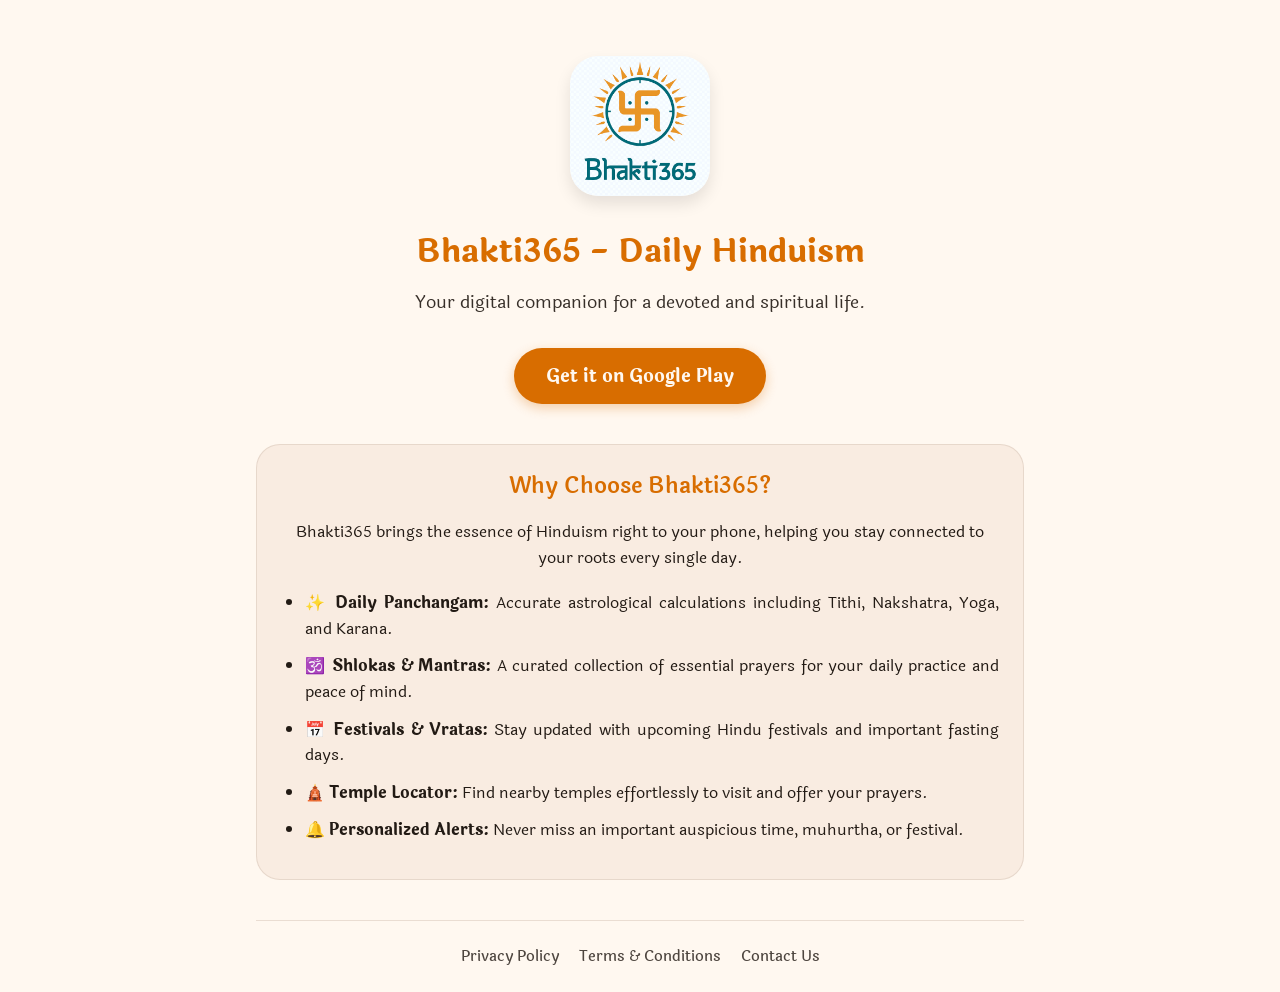
==== index.html @ 5c8f33ad "html page added" ====
<!DOCTYPE html>
<html lang="en">

<head>
    <meta charset="UTF-8">
    <meta name="viewport" content="width=device-width, initial-scale=1.0">
    <link href='https://fonts.googleapis.com/css?family=Laila' rel='stylesheet'>
    <title>Bhakti365 - Daily Hinduism</title>
    <style>
        * {
            margin: 0;
            padding: 0;
            box-sizing: border-box;
        }

        :root {
            --bg-color: #FFF8F0;
            --text-color: #221A14;
            --section-bg: rgba(243, 223, 210, 0.5);
            --section-title: #D86D00;
            --section-content: #221A14;
            --app-title: #D86D00;
            --version-info: #D86D004C;
            --section-border: rgba(214, 195, 182, 0.5);
        }

        [data-theme="dark"] {
            --bg-color: #0F0F1B;
            --text-color: #EFE0D6;
            --section-bg: rgba(81, 68, 59, 0.5);
            --section-title: #FFB77C;
            --section-content: #EFE0D6;
            --app-title: #FFB77C;
            --version-info: #FFB77C4C;
            --section-border: rgba(81, 68, 59, 0.5);
        }

        body {
            font-family: 'Laila', sans-serif;
            background-color: var(--bg-color);
            color: var(--text-color);
            padding: 24px 16px;
            max-width: 800px;
            margin: 0 auto;
        }

        .section {
            background: var(--section-bg);
            border-radius: 24px;
            border: 1px solid var(--section-border);
            padding: 24px;
            margin-bottom: 20px;
            box-shadow: none;
        }

        .section-title {
            color: var(--section-title);
            font-size: 22px;
            font-weight: 600;
            margin-bottom: 16px;
            text-align: center;
        }

        .section-content {
            color: var(--section-content);
            font-size: 16px;
            line-height: 1.6;
            text-align: justify;
        }

        .app-title {
            color: var(--app-title);
            font-size: 32px;
            font-weight: 700;
            text-align: center;
            margin-bottom: 12px;
        }

        ul {
            margin-left: 24px;
            margin-top: 12px;
        }

        li {
            margin-bottom: 12px;
        }

        a {
            color: var(--section-title);
            text-decoration: none;
            font-weight: 600;
        }

        a:hover {
            text-decoration: underline;
        }

        .hero {
            text-align: center;
            background: transparent;
            border: none;
            padding: 32px 16px;
            margin-bottom: 8px;
        }

        .hero img {
            width: 140px;
            height: 140px;
            border-radius: 28px;
            margin-bottom: 24px;
            box-shadow: 0 8px 16px rgba(0, 0, 0, 0.1);
        }

        .subtitle {
            font-size: 18px;
            color: var(--text-color);
            opacity: 0.9;
            margin-bottom: 32px;
        }

        .play-store-btn {
            display: inline-block;
            background-color: var(--section-title);
            color: var(--bg-color);
            padding: 14px 32px;
            border-radius: 30px;
            font-size: 18px;
            font-weight: bold;
            text-decoration: none;
            transition: transform 0.2s, opacity 0.2s;
            box-shadow: 0 4px 12px rgba(216, 109, 0, 0.3);
        }

        [data-theme="dark"] .play-store-btn {
            box-shadow: 0 4px 12px rgba(255, 183, 124, 0.2);
            color: var(--bg-color);
        }

        .play-store-btn:hover {
            opacity: 0.9;
            text-decoration: none;
            transform: translateY(-2px);
            color: var(--bg-color);
        }

        .footer-links {
            text-align: center;
            margin-top: 40px;
            padding-top: 24px;
            border-top: 1px solid var(--section-border);
            display: flex;
            flex-wrap: wrap;
            justify-content: center;
            gap: 20px;
            font-size: 15px;
        }

        .footer-links a {
            color: var(--text-color);
            opacity: 0.8;
            font-weight: 500;
        }

        .footer-links a:hover {
            opacity: 1;
        }
    </style>
</head>

<body>

    <div class="hero">
        <img src="assets/bhakti365.png" alt="Bhakti365 App Icon">
        <h1 class="app-title">Bhakti365 - Daily Hinduism</h1>
        <p class="subtitle">Your digital companion for a devoted and spiritual life.</p>
        <a href="https://play.google.com/store/apps/details?id=com.workofsoumik.bhakti365" target="_blank"
            rel="noopener noreferrer" class="play-store-btn">Get it
            on Google Play</a>
    </div>

    <div class="section">
        <h2 class="section-title">Why Choose Bhakti365?</h2>
        <p class="section-content" style="text-align: center; margin-bottom: 20px;">
            Bhakti365 brings the essence of Hinduism right to your phone, helping you stay connected to your roots every
            single day.
        </p>
        <ul class="section-content">
            <li><strong>✨ Daily Panchangam:</strong> Accurate astrological calculations including Tithi, Nakshatra,
                Yoga, and Karana.</li>
            <li><strong>🕉️ Shlokas & Mantras:</strong> A curated collection of essential prayers for your daily
                practice and peace of mind.</li>
            <li><strong>📅 Festivals & Vratas:</strong> Stay updated with upcoming Hindu festivals and important fasting
                days.</li>
            <li><strong>🛕 Temple Locator:</strong> Find nearby temples effortlessly to visit and offer your prayers.
            </li>
            <li><strong>🔔 Personalized Alerts:</strong> Never miss an important auspicious time, muhurtha, or festival.
            </li>
        </ul>
    </div>

    <div class="footer-links">
        <a href="privacy_policy.html" target="_blank" rel="noopener noreferrer">Privacy Policy</a>
        <a href="terms_condition.html" target="_blank" rel="noopener noreferrer">Terms & Conditions</a>
        <a href="contact.html" target="_blank" rel="noopener noreferrer">Contact Us</a>
    </div>

</body>

</html>
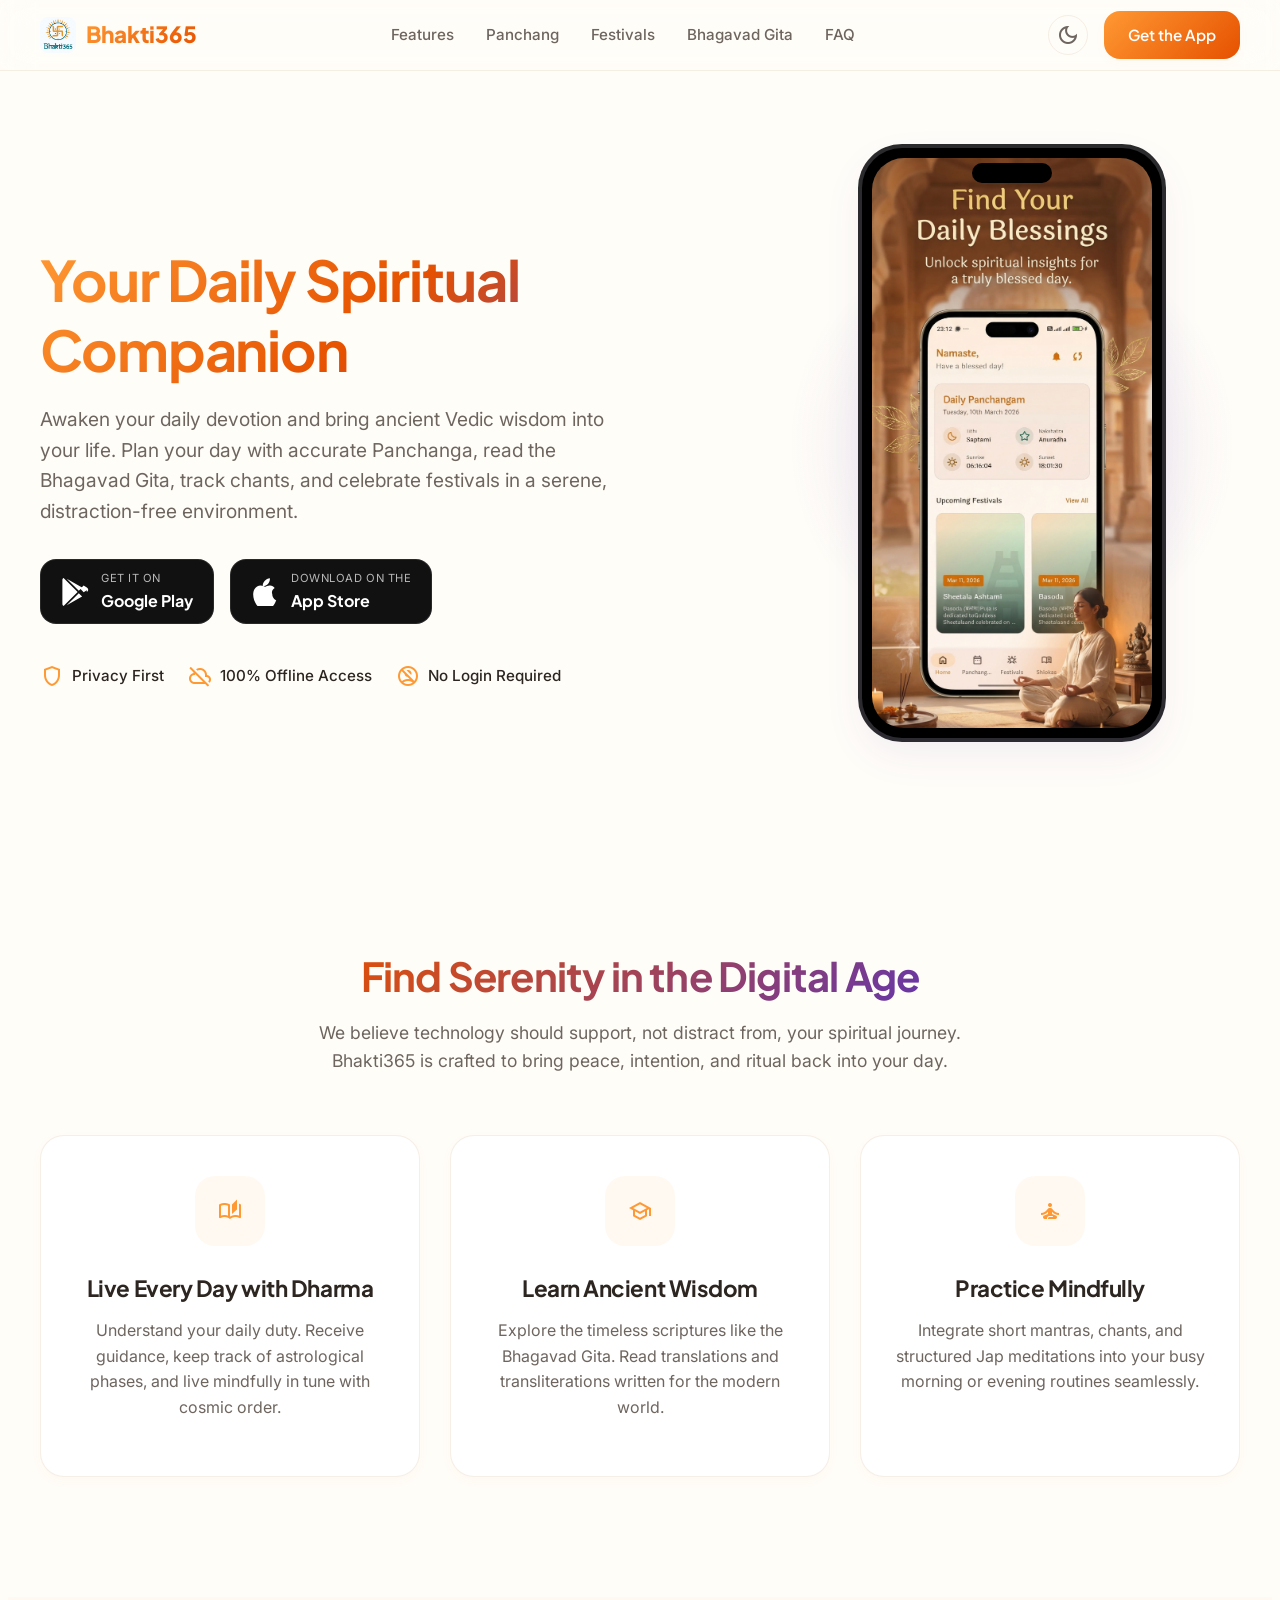
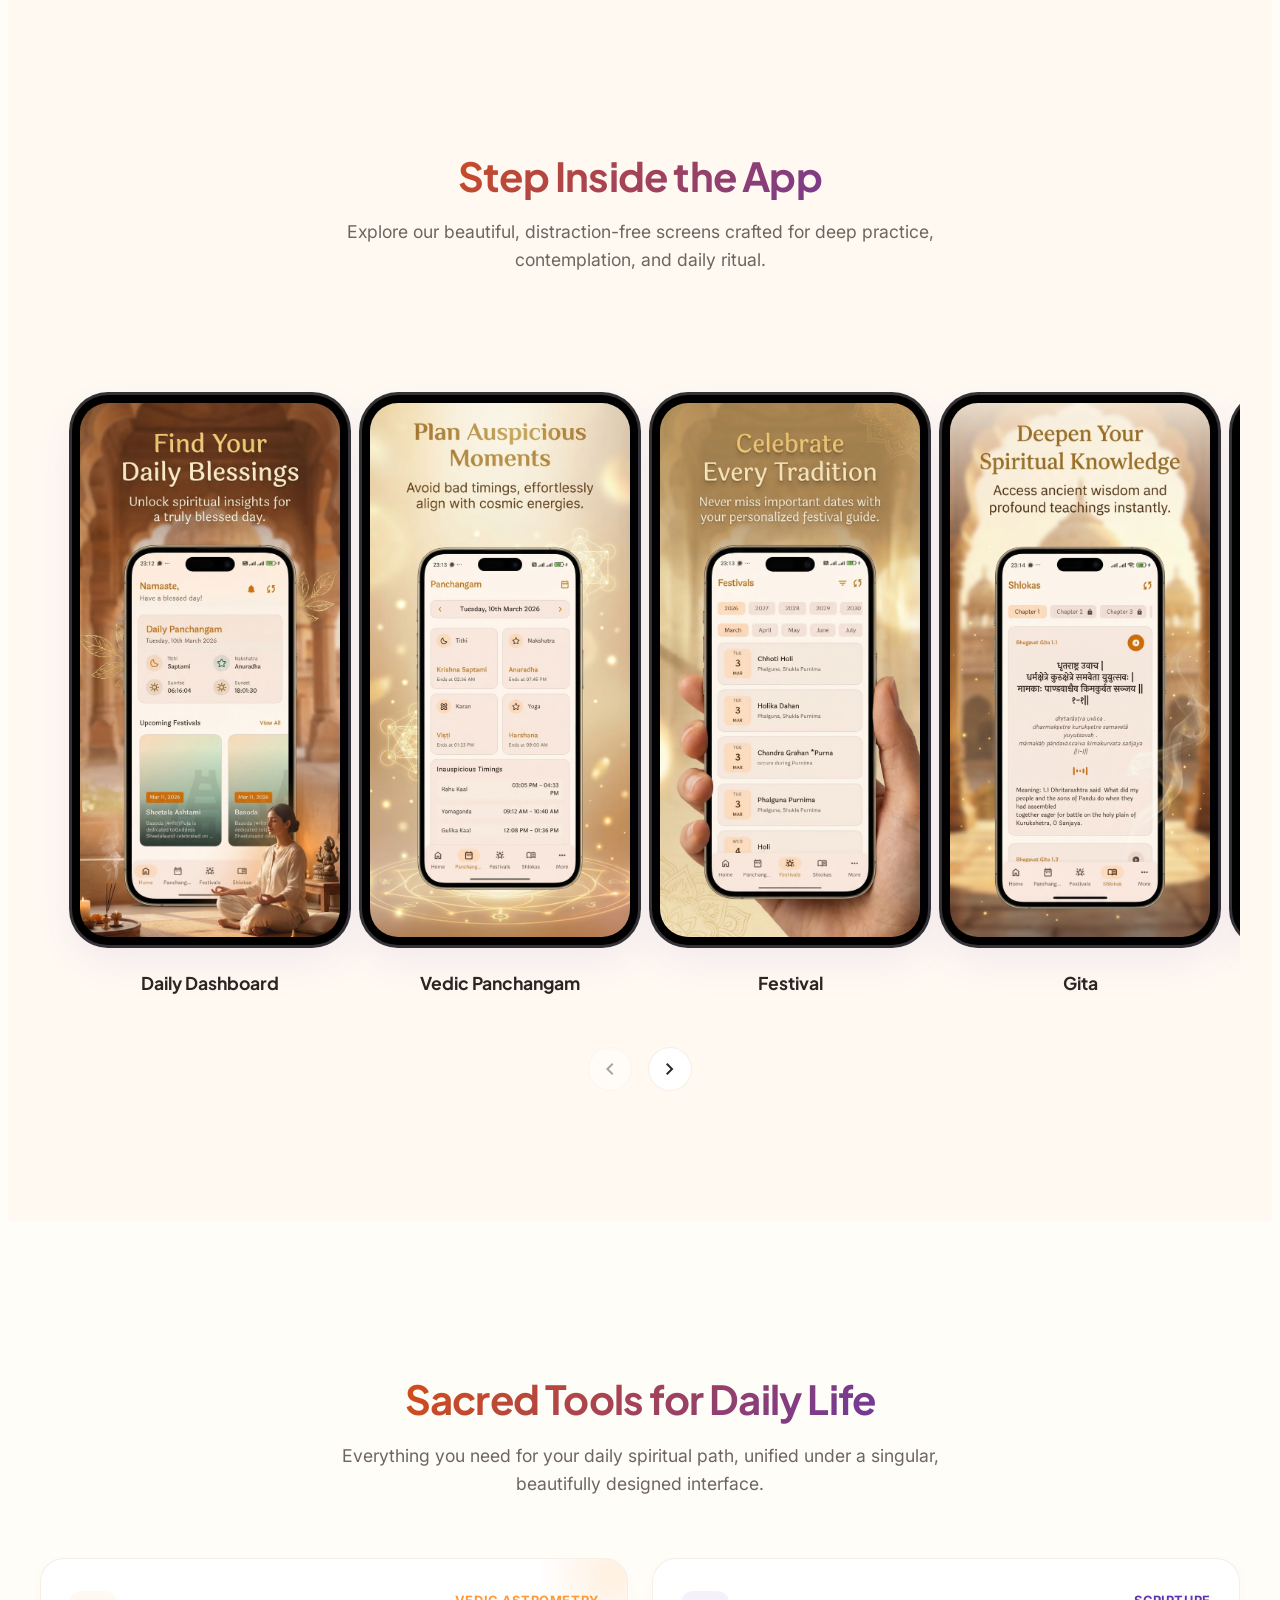
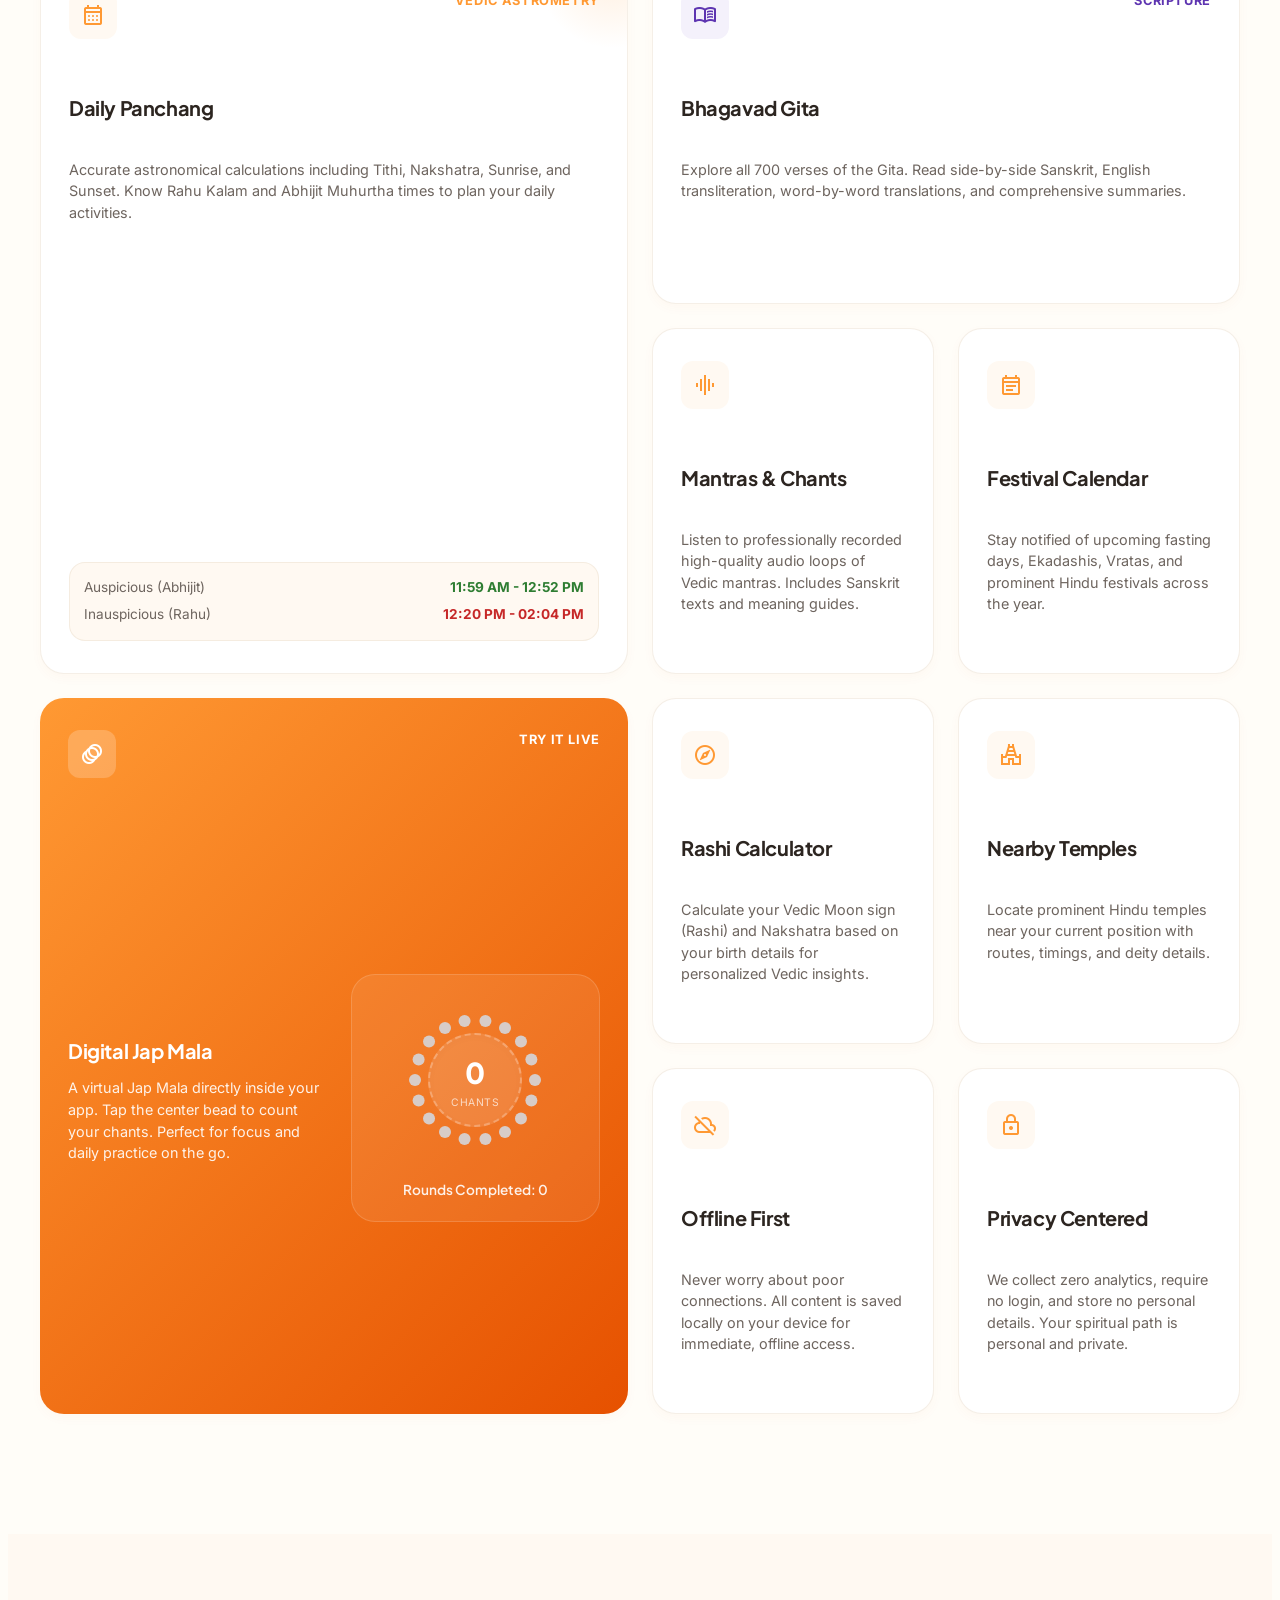
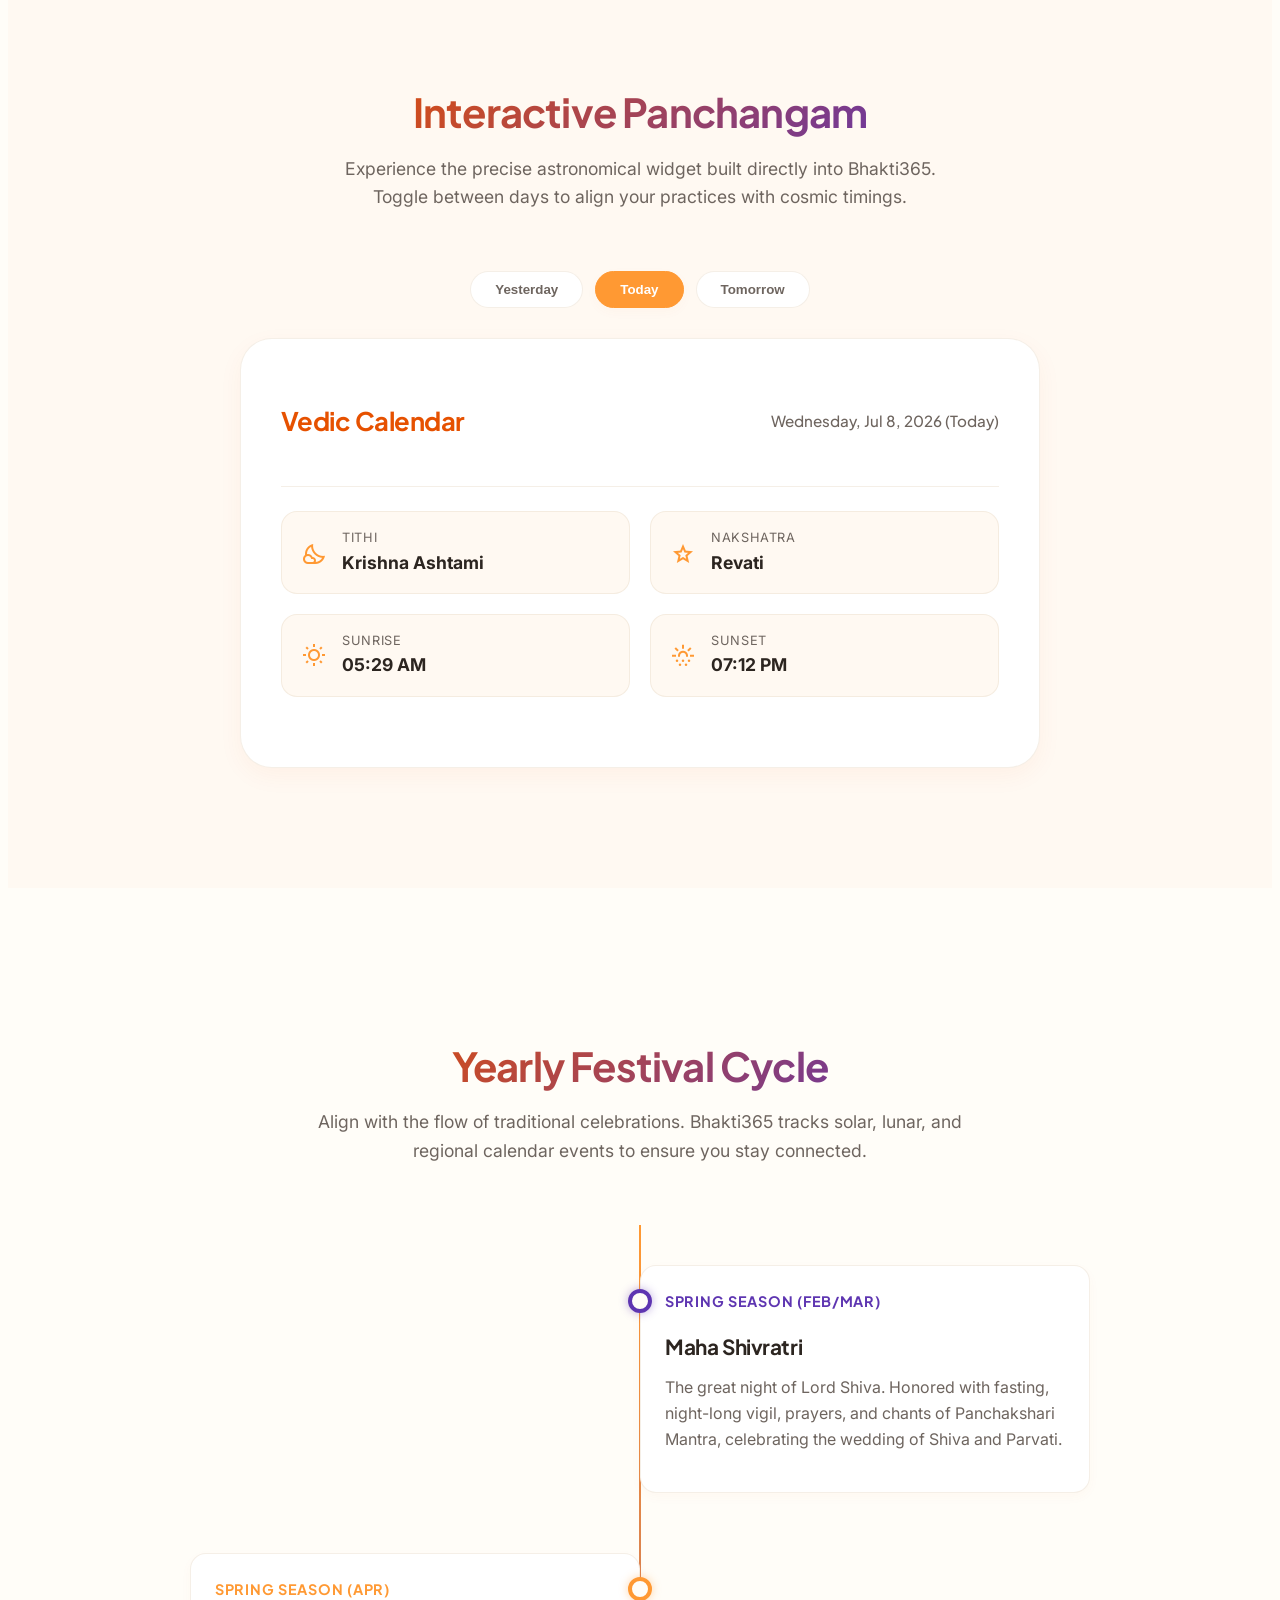
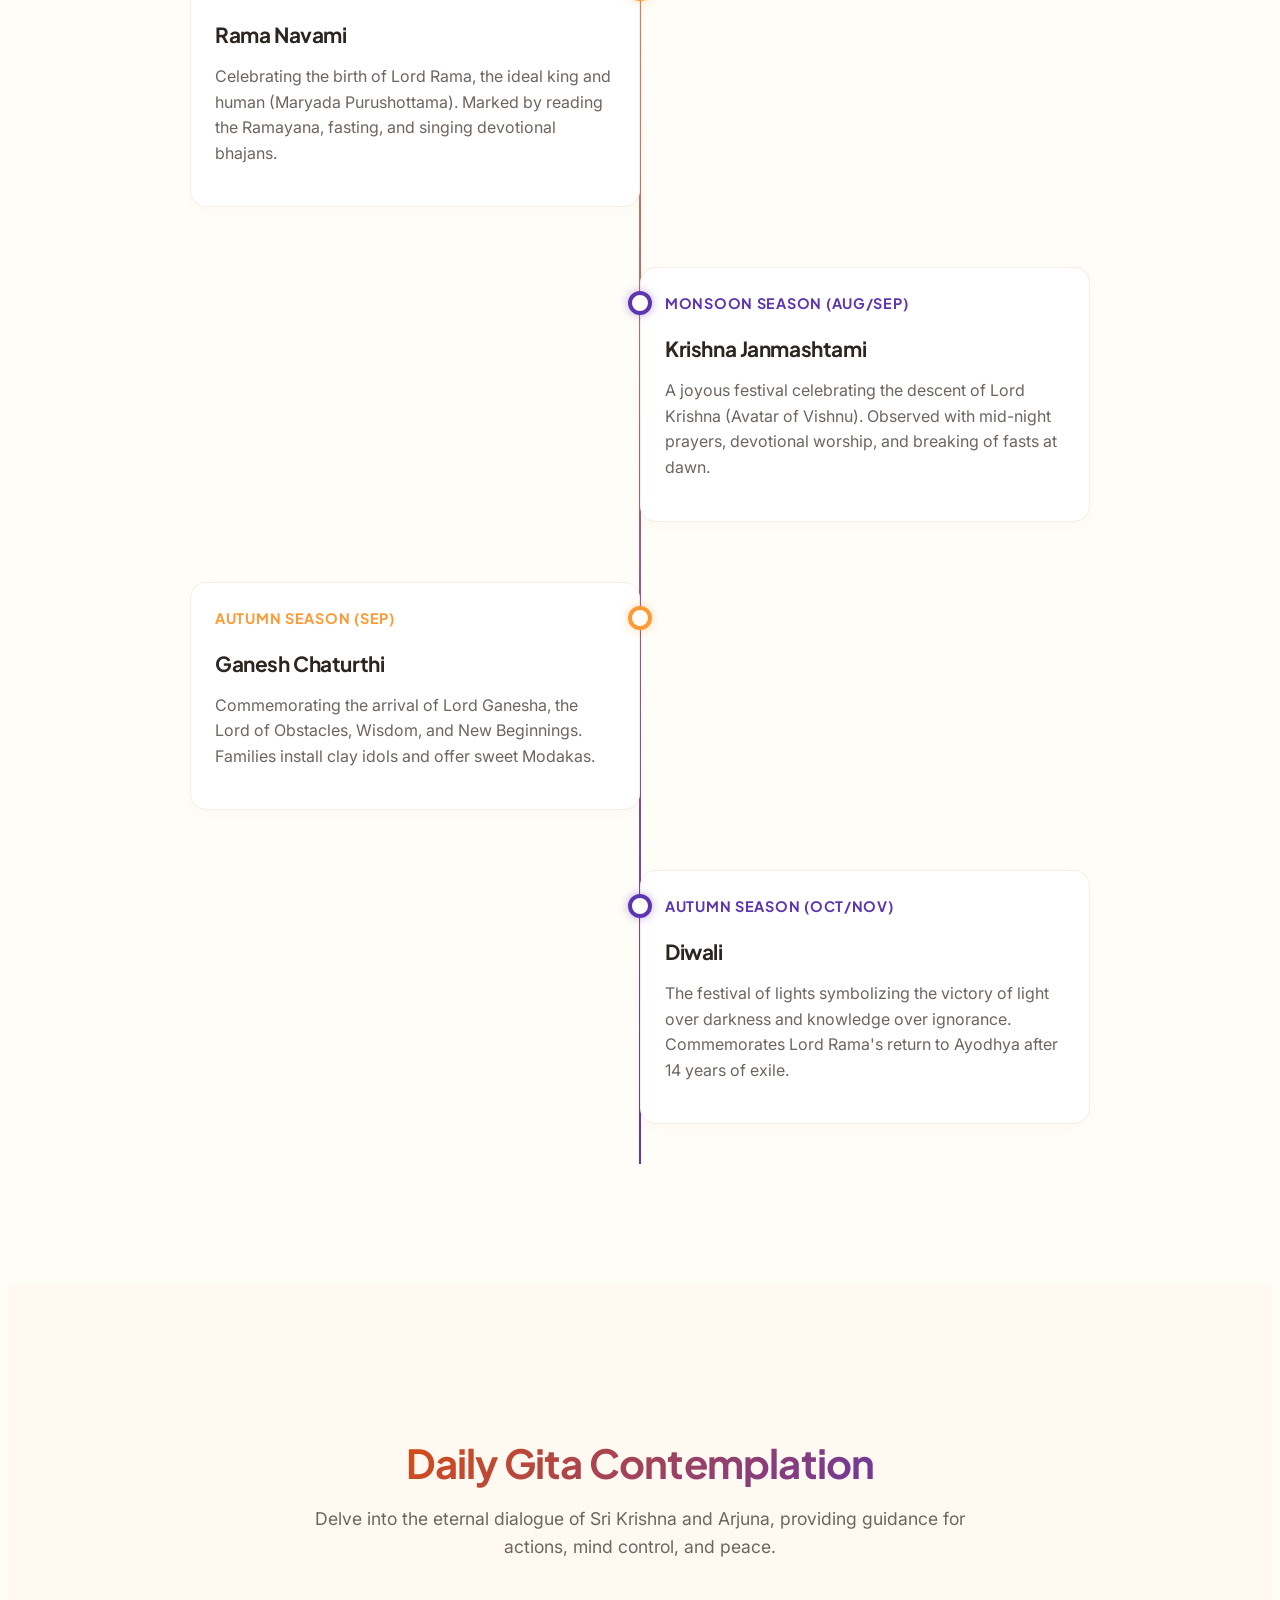
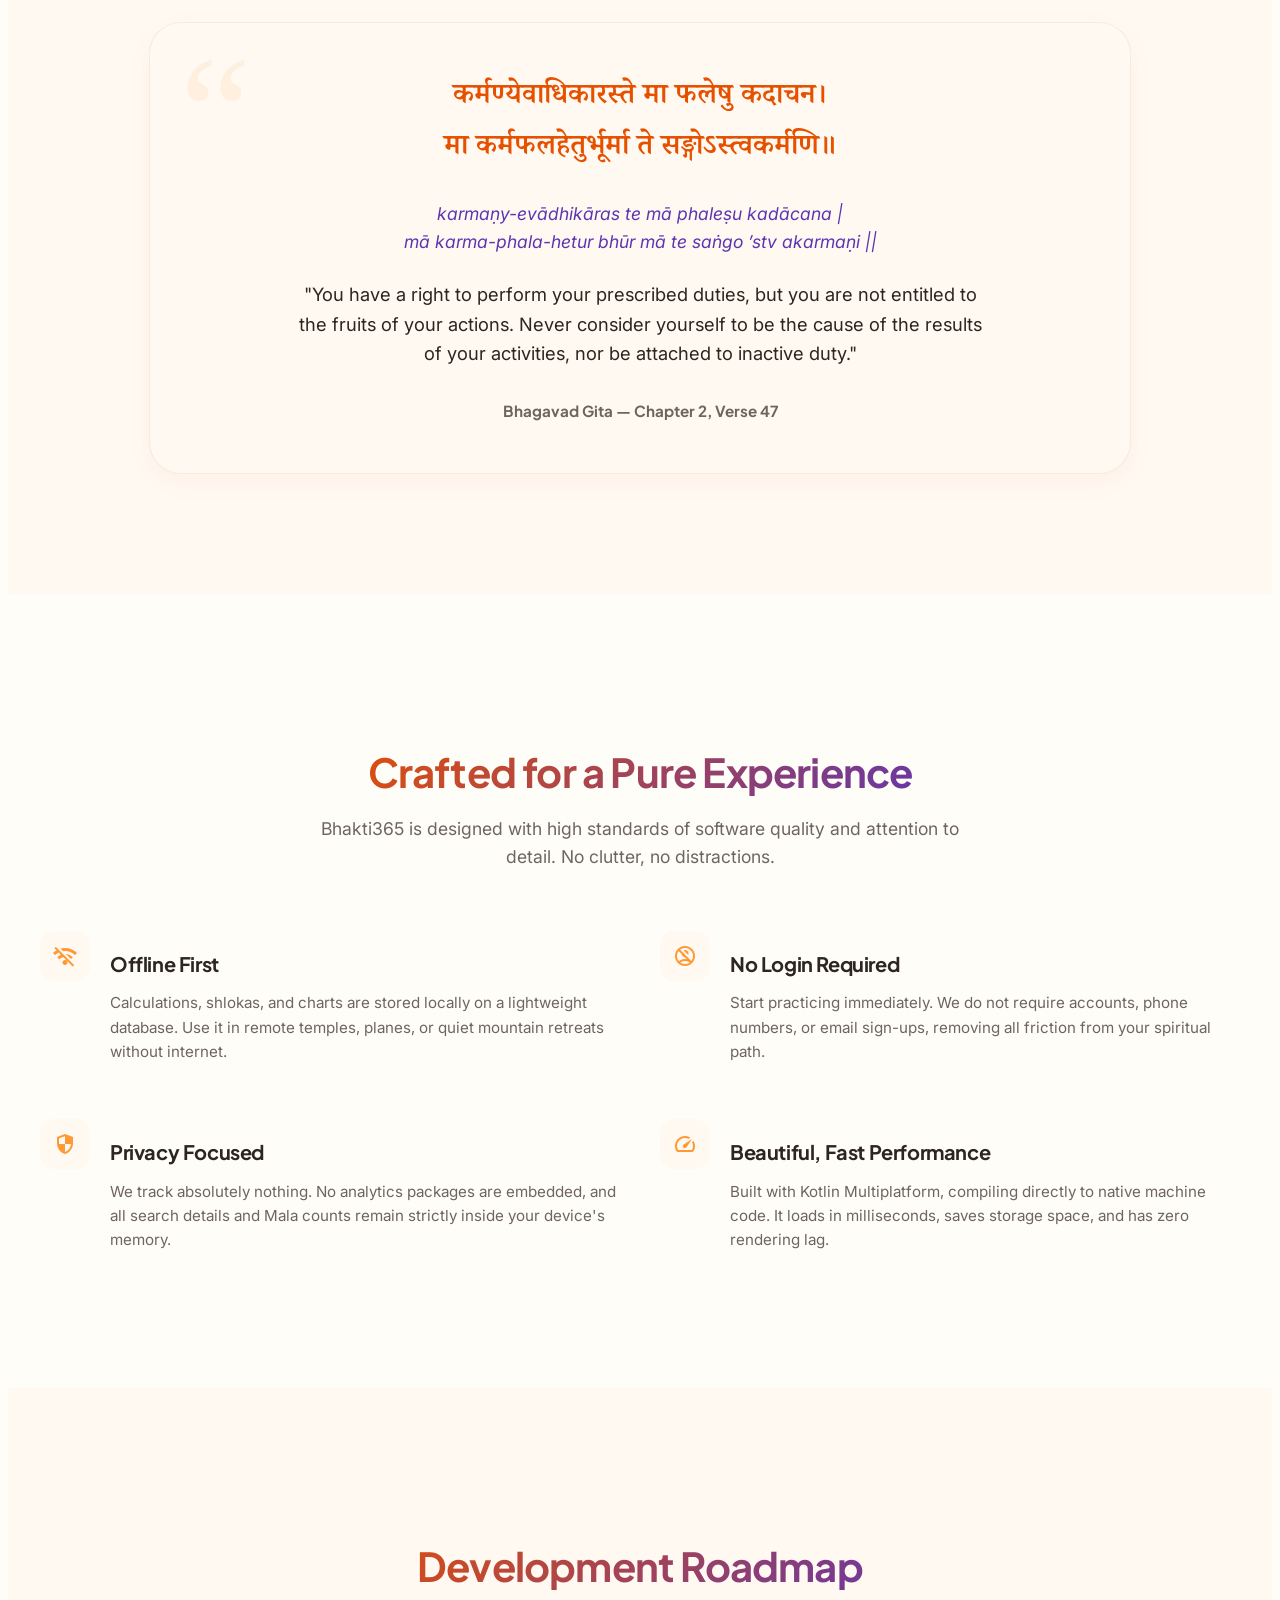
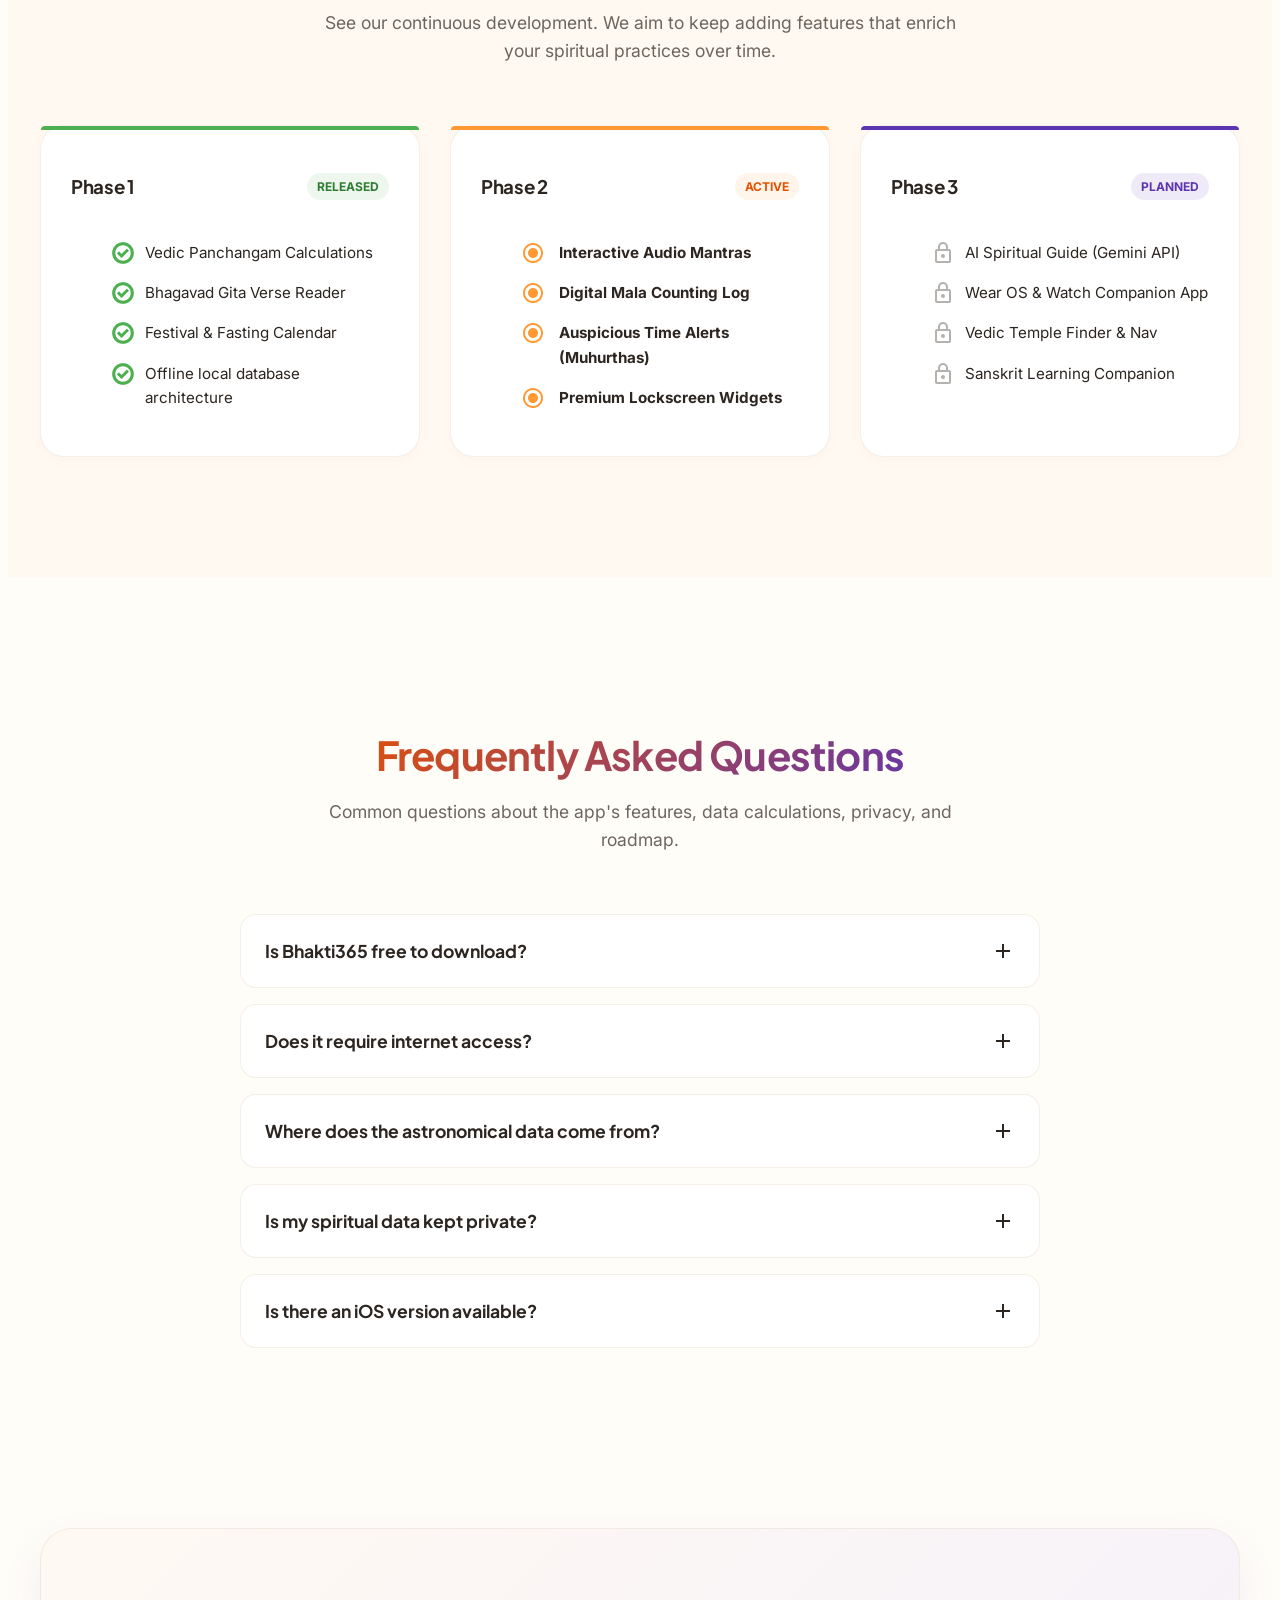
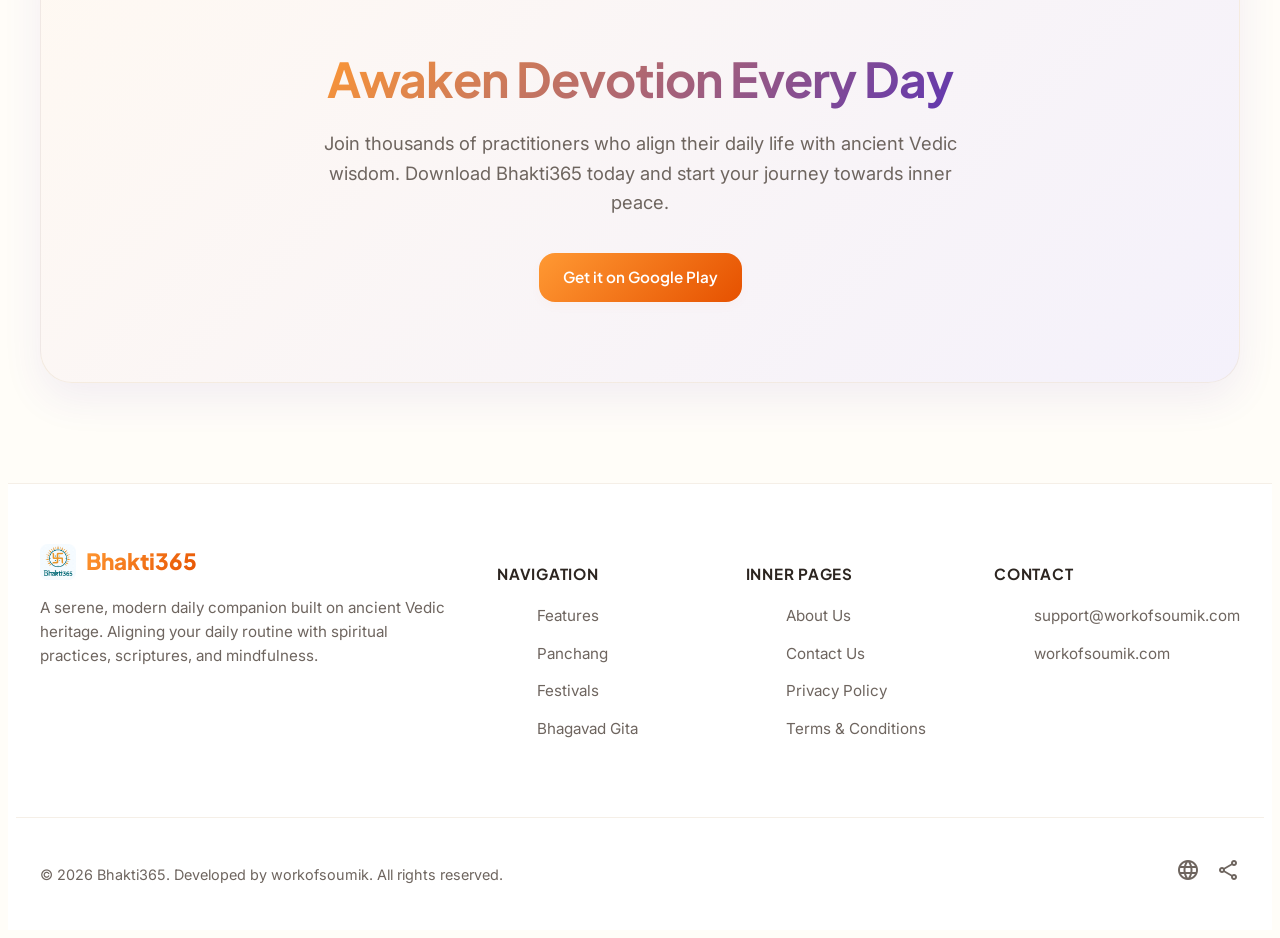
==== commit 7ce2cc7b: "refactor (ui): landing page redesigned" ====
--- a/index.html
+++ b/index.html
@@ -1,209 +1,821 @@
 <!DOCTYPE html>
 <html lang="en">
-
 <head>
-    <meta charset="UTF-8">
-    <meta name="viewport" content="width=device-width, initial-scale=1.0">
-    <link href='https://fonts.googleapis.com/css?family=Laila' rel='stylesheet'>
-    <title>Bhakti365 - Daily Hinduism</title>
-    <style>
-        * {
-            margin: 0;
-            padding: 0;
-            box-sizing: border-box;
-        }
-
-        :root {
-            --bg-color: #FFF8F0;
-            --text-color: #221A14;
-            --section-bg: rgba(243, 223, 210, 0.5);
-            --section-title: #D86D00;
-            --section-content: #221A14;
-            --app-title: #D86D00;
-            --version-info: #D86D004C;
-            --section-border: rgba(214, 195, 182, 0.5);
-        }
-
-        [data-theme="dark"] {
-            --bg-color: #0F0F1B;
-            --text-color: #EFE0D6;
-            --section-bg: rgba(81, 68, 59, 0.5);
-            --section-title: #FFB77C;
-            --section-content: #EFE0D6;
-            --app-title: #FFB77C;
-            --version-info: #FFB77C4C;
-            --section-border: rgba(81, 68, 59, 0.5);
-        }
-
-        body {
-            font-family: 'Laila', sans-serif;
-            background-color: var(--bg-color);
-            color: var(--text-color);
-            padding: 24px 16px;
-            max-width: 800px;
-            margin: 0 auto;
-        }
-
-        .section {
-            background: var(--section-bg);
-            border-radius: 24px;
-            border: 1px solid var(--section-border);
-            padding: 24px;
-            margin-bottom: 20px;
-            box-shadow: none;
-        }
-
-        .section-title {
-            color: var(--section-title);
-            font-size: 22px;
-            font-weight: 600;
-            margin-bottom: 16px;
-            text-align: center;
-        }
-
-        .section-content {
-            color: var(--section-content);
-            font-size: 16px;
-            line-height: 1.6;
-            text-align: justify;
-        }
-
-        .app-title {
-            color: var(--app-title);
-            font-size: 32px;
-            font-weight: 700;
-            text-align: center;
-            margin-bottom: 12px;
-        }
-
-        ul {
-            margin-left: 24px;
-            margin-top: 12px;
-        }
-
-        li {
-            margin-bottom: 12px;
-        }
-
-        a {
-            color: var(--section-title);
-            text-decoration: none;
-            font-weight: 600;
-        }
-
-        a:hover {
-            text-decoration: underline;
-        }
-
-        .hero {
-            text-align: center;
-            background: transparent;
-            border: none;
-            padding: 32px 16px;
-            margin-bottom: 8px;
-        }
-
-        .hero img {
-            width: 140px;
-            height: 140px;
-            border-radius: 28px;
-            margin-bottom: 24px;
-            box-shadow: 0 8px 16px rgba(0, 0, 0, 0.1);
-        }
-
-        .subtitle {
-            font-size: 18px;
-            color: var(--text-color);
-            opacity: 0.9;
-            margin-bottom: 32px;
-        }
-
-        .play-store-btn {
-            display: inline-block;
-            background-color: var(--section-title);
-            color: var(--bg-color);
-            padding: 14px 32px;
-            border-radius: 30px;
-            font-size: 18px;
-            font-weight: bold;
-            text-decoration: none;
-            transition: transform 0.2s, opacity 0.2s;
-            box-shadow: 0 4px 12px rgba(216, 109, 0, 0.3);
-        }
-
-        [data-theme="dark"] .play-store-btn {
-            box-shadow: 0 4px 12px rgba(255, 183, 124, 0.2);
-            color: var(--bg-color);
-        }
-
-        .play-store-btn:hover {
-            opacity: 0.9;
-            text-decoration: none;
-            transform: translateY(-2px);
-            color: var(--bg-color);
-        }
-
-        .footer-links {
-            text-align: center;
-            margin-top: 40px;
-            padding-top: 24px;
-            border-top: 1px solid var(--section-border);
-            display: flex;
-            flex-wrap: wrap;
-            justify-content: center;
-            gap: 20px;
-            font-size: 15px;
-        }
-
-        .footer-links a {
-            color: var(--text-color);
-            opacity: 0.8;
-            font-weight: 500;
-        }
-
-        .footer-links a:hover {
-            opacity: 1;
-        }
-    </style>
+  <meta charset="UTF-8">
+  <meta name="viewport" content="width=device-width, initial-scale=1.0">
+  <title>Bhakti365 — Your Daily Spiritual Companion</title>
+  
+  <!-- SEO Meta Tags -->
+  <meta name="description" content="Connect with your spiritual roots daily. Bhakti365 brings accurate Vedic Panchangam, the Bhagavad Gita, mantras, a digital Jap Mala, and festival updates to your phone in a beautiful, private, and offline-first design.">
+  <meta name="keywords" content="Bhakti365, Hindu app, Panchang, Bhagavad Gita, Mantras, Jap Mala, Vedic Astrology, Hindu Festivals, Spiritual App">
+  <meta name="author" content="Bhakti365 Dev Team">
+  <link rel="canonical" href="https://bhakti365.app/">
+  
+  <!-- Favicon -->
+  <link rel="shortcut icon" href="favicon.ico" type="image/x-icon">
+  
+  <!-- CSS Stylesheet -->
+  <link rel="stylesheet" href="assets/style.css">
+  
+  <!-- Material Symbols for Premium Icons -->
+  <link href="https://fonts.googleapis.com/css2?family=Material+Symbols+Outlined:opsz,wght,FILL,GRAD@24,400,0..1,0" rel="stylesheet" />
 </head>
-
 <body>
 
-    <div class="hero">
+  <!-- Sticky Header / Navigation -->
+  <header class="site-header" id="site-header">
+    <div class="container header-container">
+      <a href="#" class="logo">
         <img src="assets/bhakti365.png" alt="Bhakti365 App Icon">
-        <h1 class="app-title">Bhakti365 - Daily Hinduism</h1>
-        <p class="subtitle">Your digital companion for a devoted and spiritual life.</p>
-        <a href="https://play.google.com/store/apps/details?id=com.workofsoumik.bhakti365" target="_blank"
-            rel="noopener noreferrer" class="play-store-btn">Get it
-            on Google Play</a>
+        <span>Bhakti365</span>
+      </a>
+      
+      <!-- Responsive Menu Button -->
+      <button class="burger-menu" id="burger-menu-btn" aria-label="Toggle navigation menu">
+        <span class="burger-line"></span>
+        <span class="burger-line"></span>
+        <span class="burger-line"></span>
+      </button>
+
+      <nav class="nav-menu" id="nav-menu">
+        <a href="#features" class="nav-link">Features</a>
+        <a href="#panchang" class="nav-link">Panchang</a>
+        <a href="#timeline" class="nav-link">Festivals</a>
+        <a href="#gita" class="nav-link">Bhagavad Gita</a>
+        <a href="#faq" class="nav-link">FAQ</a>
+      </nav>
+
+      <div class="header-actions">
+        <!-- Theme Toggle Button -->
+        <button class="theme-toggle-btn" id="theme-toggle" aria-label="Toggle dark mode">
+          <span class="material-symbols-outlined">dark_mode</span>
+        </button>
+        <a href="https://play.google.com/store/apps/details?id=com.workofsoumik.bhakti365" target="_blank" rel="noopener noreferrer" class="btn btn-primary">Get the App</a>
+      </div>
     </div>
-
-    <div class="section">
-        <h2 class="section-title">Why Choose Bhakti365?</h2>
-        <p class="section-content" style="text-align: center; margin-bottom: 20px;">
-            Bhakti365 brings the essence of Hinduism right to your phone, helping you stay connected to your roots every
-            single day.
-        </p>
-        <ul class="section-content">
-            <li><strong>✨ Daily Panchangam:</strong> Accurate astrological calculations including Tithi, Nakshatra,
-                Yoga, and Karana.</li>
-            <li><strong>🕉️ Shlokas & Mantras:</strong> A curated collection of essential prayers for your daily
-                practice and peace of mind.</li>
-            <li><strong>📅 Festivals & Vratas:</strong> Stay updated with upcoming Hindu festivals and important fasting
-                days.</li>
-            <li><strong>🛕 Temple Locator:</strong> Find nearby temples effortlessly to visit and offer your prayers.
-            </li>
-            <li><strong>🔔 Personalized Alerts:</strong> Never miss an important auspicious time, muhurtha, or festival.
-            </li>
+  </header>
+
+  <main>
+    
+    <!-- Hero Section -->
+    <section class="section hero-section" id="hero">
+      <div class="container hero-grid">
+        <div class="hero-content">
+          <h1>Your Daily Spiritual Companion</h1>
+          <p>Awaken your daily devotion and bring ancient Vedic wisdom into your life. Plan your day with accurate Panchanga, read the Bhagavad Gita, track chants, and celebrate festivals in a serene, distraction-free environment.</p>
+          
+          <div class="hero-buttons">
+            <a href="https://play.google.com/store/apps/details?id=com.workofsoumik.bhakti365" target="_blank" rel="noopener noreferrer" class="app-store-badge">
+              <svg viewBox="0 0 512 512">
+                <path d="M325.3 234.3L104.6 13l280.8 161.2-60.1 60.1zM47 0C34 6.8 25.3 19.2 25.3 35.3v441.3c0 16.1 8.7 28.5 21.7 35.3l256.6-256L47 0zm425.2 225.6l-58 33.3-60.7-60.7 60.1-60.1 58.6 33.6c15 8.6 24.8 24.5 24.8 41.6 0 17-9.8 33-24.8 41.6zM325.3 277.7l60.1 60.1L104.6 499l220.7-221.3z" />
+              </svg>
+              <div class="badge-text">
+                <span>Get it on</span>
+                <span>Google Play</span>
+              </div>
+            </a>
+            
+            <a href="#" class="app-store-badge" onclick="alert('App Store version is coming soon!'); return false;">
+              <svg viewBox="0 0 384 512">
+                <path d="M318.7 268.7c-.2-36.7 16.4-64.4 50-84.8-18.8-26.9-47.2-41.7-84.7-44.6-35.5-2.8-74.3 20.7-88.5 20.7-15 0-48.7-22.9-83-22.9-45.7 0-90.1 27.2-113.6 68.9-48.4 85.8-12.4 212.8 33.9 276.7 22.5 31.9 49 68.6 82.2 67.2 31.5-1.3 43.6-20.7 82.2-20.7 38.6 0 49.6 20.7 82.2 20.7 33.9 0 57.4-33.3 79.9-65.7 26.2-37.8 36.9-74.4 37.3-76.2-1.3-.4-71.2-26.7-71.5-108.9zM249 103c21.5-26.2 36-62.6 32-99-32.8 1.3-72.7 22.4-96.3 49.7-20.3 22.9-38 59.9-33.2 96 36.5 2.8 74.3-20.3 97.5-46.7z" />
+              </svg>
+              <div class="badge-text">
+                <span>Download on the</span>
+                <span>App Store</span>
+              </div>
+            </a>
+          </div>
+
+          <!-- Subtle Badges -->
+          <div style="display: flex; gap: 24px; flex-wrap: wrap;">
+            <div style="display: flex; align-items: center; gap: 8px;">
+              <span class="material-symbols-outlined" style="color: var(--color-primary);">shield</span>
+              <span style="font-weight: 500; font-size: 0.95rem;">Privacy First</span>
+            </div>
+            <div style="display: flex; align-items: center; gap: 8px;">
+              <span class="material-symbols-outlined" style="color: var(--color-primary);">cloud_off</span>
+              <span style="font-weight: 500; font-size: 0.95rem;">100% Offline Access</span>
+            </div>
+            <div style="display: flex; align-items: center; gap: 8px;">
+              <span class="material-symbols-outlined" style="color: var(--color-primary);">no_accounts</span>
+              <span style="font-weight: 500; font-size: 0.95rem;">No Login Required</span>
+            </div>
+          </div>
+        </div>
+
+        <div class="hero-mockup-container">
+          <div class="aura-bg"></div>
+
+          <!-- Hero Phone Mockup -->
+          <div class="phone-mockup">
+            <div class="phone-screen">
+              <img src="images/mockup_1.png" alt="Bhakti365 Dashboard Mockup">
+            </div>
+          </div>
+        </div>
+      </div>
+    </section>
+
+    <!-- Value Propositions -->
+    <section class="section animate-on-scroll" id="why-bhakti">
+      <div class="container">
+        <div class="section-header">
+          <h2>Find Serenity in the Digital Age</h2>
+          <p>We believe technology should support, not distract from, your spiritual journey. Bhakti365 is crafted to bring peace, intention, and ritual back into your day.</p>
+        </div>
+        
+        <div class="props-grid">
+          <div class="prop-card">
+            <div class="prop-icon">
+              <span class="material-symbols-outlined">auto_stories</span>
+            </div>
+            <h3>Live Every Day with Dharma</h3>
+            <p>Understand your daily duty. Receive guidance, keep track of astrological phases, and live mindfully in tune with cosmic order.</p>
+          </div>
+          
+          <div class="prop-card">
+            <div class="prop-icon">
+              <span class="material-symbols-outlined">school</span>
+            </div>
+            <h3>Learn Ancient Wisdom</h3>
+            <p>Explore the timeless scriptures like the Bhagavad Gita. Read translations and transliterations written for the modern world.</p>
+          </div>
+          
+          <div class="prop-card">
+            <div class="prop-icon">
+              <span class="material-symbols-outlined">self_improvement</span>
+            </div>
+            <h3>Practice Mindfully</h3>
+            <p>Integrate short mantras, chants, and structured Jap meditations into your busy morning or evening routines seamlessly.</p>
+          </div>
+        </div>
+      </div>
+    </section>
+
+    <!-- App Showcase Slider -->
+    <section class="section animate-on-scroll" id="showcase" style="background-color: var(--color-surface-tint); padding-bottom: 90px;">
+      <div class="container">
+        <div class="section-header">
+          <h2>Step Inside the App</h2>
+          <p>Explore our beautiful, distraction-free screens crafted for deep practice, contemplation, and daily ritual.</p>
+        </div>
+
+        <div class="showcase-slider-container">
+          <div class="showcase-track" id="showcase-track">
+            <!-- Screen 1: Dashboard -->
+            <div class="showcase-item">
+              <div class="showcase-phone-frame">
+                <img src="images/mockup_1.png" alt="Home Screen Dashboard">
+              </div>
+              <div class="showcase-caption">Daily Dashboard</div>
+            </div>
+
+            <!-- Screen 2: Panchanga -->
+            <div class="showcase-item">
+              <div class="showcase-phone-frame">
+                <img src="images/mockup_2.png" alt="Panchanga Calculation Screen">
+              </div>
+              <div class="showcase-caption">Vedic Panchangam</div>
+            </div>
+
+            <!-- Screen 3: Gita Scripture -->
+            <div class="showcase-item">
+              <div class="showcase-phone-frame">
+                <img src="images/mockup_3.png" alt="Bhagavad Gita Study Screen">
+              </div>
+              <div class="showcase-caption">Festival</div>
+            </div>
+
+            <!-- Screen 4: Mantra Player -->
+            <div class="showcase-item">
+              <div class="showcase-phone-frame">
+                <img src="images/mockup_4.png" alt="Mantra Audio Player Screen">
+              </div>
+              <div class="showcase-caption">Gita</div>
+            </div>
+
+            <!-- Screen 5: Digital Jap Mala -->
+            <div class="showcase-item">
+              <div class="showcase-phone-frame">
+                <img src="images/mockup_5.png" alt="Digital Jap Mala Counter Screen">
+              </div>
+              <div class="showcase-caption">Rashi Calculator</div>
+            </div>
+          </div>
+
+          <!-- Navigation Controls -->
+          <div class="showcase-controls">
+            <button class="control-btn" id="showcase-prev" aria-label="Previous Slide">
+              <span class="material-symbols-outlined">chevron_left</span>
+            </button>
+            <button class="control-btn" id="showcase-next" aria-label="Next Slide">
+              <span class="material-symbols-outlined">chevron_right</span>
+            </button>
+          </div>
+        </div>
+      </div>
+    </section>
+
+    <!-- Features Bento Grid -->
+    <section class="section animate-on-scroll" id="features">
+      <div class="container">
+        <div class="section-header">
+          <h2>Sacred Tools for Daily Life</h2>
+          <p>Everything you need for your daily spiritual path, unified under a singular, beautifully designed interface.</p>
+        </div>
+
+        <div class="bento-grid">
+          
+          <!-- Panchang (col-span-2, row-span-2) -->
+          <div class="bento-card col-span-2 row-span-2">
+            <div class="bento-card-bg-glow"></div>
+            <div class="bento-card-header">
+              <div class="bento-icon">
+                <span class="material-symbols-outlined">calendar_month</span>
+              </div>
+              <span class="bento-tag">Vedic Astrometry</span>
+            </div>
+            <h3>Daily Panchang</h3>
+            <p>Accurate astronomical calculations including Tithi, Nakshatra, Sunrise, and Sunset. Know Rahu Kalam and Abhijit Muhurtha times to plan your daily activities.</p>
+            
+            <!-- Mini app preview inside card -->
+            <div style="background: var(--color-surface-tint); padding: 14px; border-radius: var(--radius-md); border: 1px solid var(--color-border); font-size: 0.85rem; margin-top: auto;">
+              <div style="display:flex; justify-content:space-between; margin-bottom: 6px;">
+                <span style="color: var(--color-text-muted);">Auspicious (Abhijit)</span>
+                <span style="font-weight:700; color: #2E7D32;">11:59 AM - 12:52 PM</span>
+              </div>
+              <div style="display:flex; justify-content:space-between;">
+                <span style="color: var(--color-text-muted);">Inauspicious (Rahu)</span>
+                <span style="font-weight:700; color: #C62828;">12:20 PM - 02:04 PM</span>
+              </div>
+            </div>
+          </div>
+
+          <!-- Bhagavad Gita (col-span-2) -->
+          <div class="bento-card col-span-2 accent-card">
+            <div class="bento-card-header">
+              <div class="bento-icon">
+                <span class="material-symbols-outlined">menu_book</span>
+              </div>
+              <span class="bento-tag" style="color: var(--color-accent);">Scripture</span>
+            </div>
+            <h3>Bhagavad Gita</h3>
+            <p>Explore all 700 verses of the Gita. Read side-by-side Sanskrit, English transliteration, word-by-word translations, and comprehensive summaries.</p>
+          </div>
+
+          <!-- Healing Mantras -->
+          <div class="bento-card">
+            <div class="bento-card-header">
+              <div class="bento-icon">
+                <span class="material-symbols-outlined">graphic_eq</span>
+              </div>
+            </div>
+            <h3>Mantras & Chants</h3>
+            <p>Listen to professionally recorded high-quality audio loops of Vedic mantras. Includes Sanskrit texts and meaning guides.</p>
+          </div>
+
+          <!-- Festival Calendar -->
+          <div class="bento-card">
+            <div class="bento-card-header">
+              <div class="bento-icon">
+                <span class="material-symbols-outlined">event_note</span>
+              </div>
+            </div>
+            <h3>Festival Calendar</h3>
+            <p>Stay notified of upcoming fasting days, Ekadashis, Vratas, and prominent Hindu festivals across the year.</p>
+          </div>
+
+          <!-- Digital Jap Mala (Interactive Widget) (col-span-2, row-span-2) -->
+          <div class="bento-card col-span-2 row-span-2 primary-card">
+            <div class="bento-card-header">
+              <div class="bento-icon">
+                <span class="material-symbols-outlined">animation</span>
+              </div>
+              <span class="bento-tag" style="color: white;">Try it Live</span>
+            </div>
+            
+            <div class="mala-bento-layout">
+              <div class="mala-bento-info">
+                <h3>Digital Jap Mala</h3>
+                <p>A virtual Jap Mala directly inside your app. Tap the center bead to count your chants. Perfect for focus and daily practice on the go.</p>
+              </div>
+              
+              <div class="mala-widget-wrapper">
+                <div class="mala-beads-circle" id="mala-beads-circle">
+                  <div class="mala-center-counter" id="mala-counter">
+                    <span class="mala-count" id="mala-count">0</span>
+                    <span class="mala-label">Chants</span>
+                  </div>
+                </div>
+                <div class="mala-total-rounds">
+                  Rounds Completed: <span id="mala-rounds-count">0</span>
+                </div>
+              </div>
+            </div>
+          </div>
+
+          <!-- Rashi Calculator -->
+          <div class="bento-card">
+            <div class="bento-card-header">
+              <div class="bento-icon">
+                <span class="material-symbols-outlined">explore</span>
+              </div>
+            </div>
+            <h3>Rashi Calculator</h3>
+            <p>Calculate your Vedic Moon sign (Rashi) and Nakshatra based on your birth details for personalized Vedic insights.</p>
+          </div>
+
+          <!-- Nearby Temples -->
+          <div class="bento-card">
+            <div class="bento-card-header">
+              <div class="bento-icon">
+                <span class="material-symbols-outlined">temple_hindu</span>
+              </div>
+            </div>
+            <h3>Nearby Temples</h3>
+            <p>Locate prominent Hindu temples near your current position with routes, timings, and deity details.</p>
+          </div>
+
+          <!-- Offline Access -->
+          <div class="bento-card">
+            <div class="bento-card-header">
+              <div class="bento-icon">
+                <span class="material-symbols-outlined">cloud_off</span>
+              </div>
+            </div>
+            <h3>Offline First</h3>
+            <p>Never worry about poor connections. All content is saved locally on your device for immediate, offline access.</p>
+          </div>
+
+          <!-- Privacy Centered -->
+          <div class="bento-card">
+            <div class="bento-card-header">
+              <div class="bento-icon">
+                <span class="material-symbols-outlined">lock</span>
+              </div>
+            </div>
+            <h3>Privacy Centered</h3>
+            <p>We collect zero analytics, require no login, and store no personal details. Your spiritual path is personal and private.</p>
+          </div>
+
+        </div>
+      </div>
+    </section>
+
+    <!-- Interactive Panchang Preview Widget Section -->
+    <section class="section animate-on-scroll" id="panchang" style="background-color: var(--color-surface-tint);">
+      <div class="container">
+        <div class="section-header">
+          <h2>Interactive Panchangam</h2>
+          <p>Experience the precise astronomical widget built directly into Bhakti365. Toggle between days to align your practices with cosmic timings.</p>
+        </div>
+
+        <div class="panchang-container">
+          <!-- Days Tabs -->
+          <div class="panchang-tabs">
+            <button class="panchang-tab" data-day="yesterday">Yesterday</button>
+            <button class="panchang-tab active" data-day="today">Today</button>
+            <button class="panchang-tab" data-day="tomorrow">Tomorrow</button>
+          </div>
+
+          <!-- Panchang Card Grid -->
+          <div class="panchang-card">
+            <div class="panchang-card-header">
+              <h3 id="panchang-title">Vedic Calendar</h3>
+              <div class="panchang-date" id="panchang-date">Wednesday, Jul 8, 2026 (Today)</div>
+            </div>
+
+            <div class="panchang-card-body">
+              <div class="panchang-metrics" style="grid-template-columns: repeat(2, 1fr);">
+                <div class="panchang-item">
+                  <span class="material-symbols-outlined panchang-item-icon">nights_stay</span>
+                  <div class="panchang-item-info">
+                    <span>Tithi</span>
+                    <span id="panchang-tithi-val">Krishna Ashtami</span>
+                  </div>
+                </div>
+
+                <div class="panchang-item">
+                  <span class="material-symbols-outlined panchang-item-icon">star</span>
+                  <div class="panchang-item-info">
+                    <span>Nakshatra</span>
+                    <span id="panchang-nakshatra-val">Revati</span>
+                  </div>
+                </div>
+
+                <div class="panchang-item">
+                  <span class="material-symbols-outlined panchang-item-icon">wb_sunny</span>
+                  <div class="panchang-item-info">
+                    <span>Sunrise</span>
+                    <span id="panchang-sunrise-val">05:29 AM</span>
+                  </div>
+                </div>
+
+                <div class="panchang-item">
+                  <span class="material-symbols-outlined panchang-item-icon">sunny_snowing</span>
+                  <div class="panchang-item-info">
+                    <span>Sunset</span>
+                    <span id="panchang-sunset-val">07:12 PM</span>
+                  </div>
+                </div>
+              </div>
+            </div>
+
+          </div>
+        </div>
+      </div>
+    </section>
+
+    <!-- Festival Timeline Section -->
+    <section class="section animate-on-scroll" id="timeline">
+      <div class="container">
+        <div class="section-header">
+          <h2>Yearly Festival Cycle</h2>
+          <p>Align with the flow of traditional celebrations. Bhakti365 tracks solar, lunar, and regional calendar events to ensure you stay connected.</p>
+        </div>
+
+        <div class="timeline-outer">
+          <div class="timeline-line"></div>
+
+          <!-- Festival 1 -->
+          <div class="timeline-node">
+            <div class="timeline-dot"></div>
+            <div class="timeline-content-wrapper">
+              <div class="timeline-card">
+                <div class="timeline-date">Spring Season (Feb/Mar)</div>
+                <h3>Maha Shivratri</h3>
+                <p>The great night of Lord Shiva. Honored with fasting, night-long vigil, prayers, and chants of Panchakshari Mantra, celebrating the wedding of Shiva and Parvati.</p>
+              </div>
+            </div>
+          </div>
+
+          <!-- Festival 2 -->
+          <div class="timeline-node">
+            <div class="timeline-dot"></div>
+            <div class="timeline-content-wrapper">
+              <div class="timeline-card">
+                <div class="timeline-date">Spring Season (Apr)</div>
+                <h3>Rama Navami</h3>
+                <p>Celebrating the birth of Lord Rama, the ideal king and human (Maryada Purushottama). Marked by reading the Ramayana, fasting, and singing devotional bhajans.</p>
+              </div>
+            </div>
+          </div>
+
+          <!-- Festival 3 -->
+          <div class="timeline-node">
+            <div class="timeline-dot"></div>
+            <div class="timeline-content-wrapper">
+              <div class="timeline-card">
+                <div class="timeline-date">Monsoon Season (Aug/Sep)</div>
+                <h3>Krishna Janmashtami</h3>
+                <p>A joyous festival celebrating the descent of Lord Krishna (Avatar of Vishnu). Observed with mid-night prayers, devotional worship, and breaking of fasts at dawn.</p>
+              </div>
+            </div>
+          </div>
+
+          <!-- Festival 4 -->
+          <div class="timeline-node">
+            <div class="timeline-dot"></div>
+            <div class="timeline-content-wrapper">
+              <div class="timeline-card">
+                <div class="timeline-date">Autumn Season (Sep)</div>
+                <h3>Ganesh Chaturthi</h3>
+                <p>Commemorating the arrival of Lord Ganesha, the Lord of Obstacles, Wisdom, and New Beginnings. Families install clay idols and offer sweet Modakas.</p>
+              </div>
+            </div>
+          </div>
+
+          <!-- Festival 5 -->
+          <div class="timeline-node">
+            <div class="timeline-dot"></div>
+            <div class="timeline-content-wrapper">
+              <div class="timeline-card">
+                <div class="timeline-date">Autumn Season (Oct/Nov)</div>
+                <h3>Diwali</h3>
+                <p>The festival of lights symbolizing the victory of light over darkness and knowledge over ignorance. Commemorates Lord Rama's return to Ayodhya after 14 years of exile.</p>
+              </div>
+            </div>
+          </div>
+
+        </div>
+      </div>
+    </section>
+
+    <!-- Featured Bhagavad Gita Verse Section -->
+    <section class="section animate-on-scroll" id="gita" style="background-color: var(--color-surface-tint);">
+      <div class="container">
+        <div class="section-header">
+          <h2>Daily Gita Contemplation</h2>
+          <p>Delve into the eternal dialogue of Sri Krishna and Arjuna, providing guidance for actions, mind control, and peace.</p>
+        </div>
+
+        <div class="gita-verse-card">
+          <div class="sanskrit-verse">
+            कर्मण्येवाधिकारस्ते मा फलेषु कदाचन।<br>
+            मा कर्मफलहेतुर्भूर्मा ते सङ्गोऽस्त्वकर्मणि॥
+          </div>
+          <div class="verse-transliteration">
+            karmaṇy-evādhikāras te mā phaleṣu kadācana |<br>
+            mā karma-phala-hetur bhūr mā te saṅgo ’stv akarmaṇi ||
+          </div>
+          <div class="verse-translation">
+            "You have a right to perform your prescribed duties, but you are not entitled to the fruits of your actions. Never consider yourself to be the cause of the results of your activities, nor be attached to inactive duty."
+          </div>
+          <div class="verse-citation">Bhagavad Gita — Chapter 2, Verse 47</div>
+        </div>
+      </div>
+    </section>
+
+    <!-- Benefits Section -->
+    <section class="section animate-on-scroll" id="benefits">
+      <div class="container">
+        <div class="section-header">
+          <h2>Crafted for a Pure Experience</h2>
+          <p>Bhakti365 is designed with high standards of software quality and attention to detail. No clutter, no distractions.</p>
+        </div>
+
+        <div class="benefits-grid">
+          <div class="benefit-item">
+            <div class="benefit-icon">
+              <span class="material-symbols-outlined">wifi_off</span>
+            </div>
+            <div class="benefit-info">
+              <h3>Offline First</h3>
+              <p>Calculations, shlokas, and charts are stored locally on a lightweight database. Use it in remote temples, planes, or quiet mountain retreats without internet.</p>
+            </div>
+          </div>
+
+          <div class="benefit-item">
+            <div class="benefit-icon">
+              <span class="material-symbols-outlined">no_accounts</span>
+            </div>
+            <div class="benefit-info">
+              <h3>No Login Required</h3>
+              <p>Start practicing immediately. We do not require accounts, phone numbers, or email sign-ups, removing all friction from your spiritual path.</p>
+            </div>
+          </div>
+
+          <div class="benefit-item">
+            <div class="benefit-icon">
+              <span class="material-symbols-outlined">security</span>
+            </div>
+            <div class="benefit-info">
+              <h3>Privacy Focused</h3>
+              <p>We track absolutely nothing. No analytics packages are embedded, and all search details and Mala counts remain strictly inside your device's memory.</p>
+            </div>
+          </div>
+
+          <div class="benefit-item">
+            <div class="benefit-icon">
+              <span class="material-symbols-outlined">speed</span>
+            </div>
+            <div class="benefit-info">
+              <h3>Beautiful, Fast Performance</h3>
+              <p>Built with Kotlin Multiplatform, compiling directly to native machine code. It loads in milliseconds, saves storage space, and has zero rendering lag.</p>
+            </div>
+          </div>
+        </div>
+      </div>
+    </section>
+
+    <!-- Product Roadmap -->
+    <section class="section animate-on-scroll" id="roadmap" style="background-color: var(--color-surface-tint);">
+      <div class="container">
+        <div class="section-header">
+          <h2>Development Roadmap</h2>
+          <p>See our continuous development. We aim to keep adding features that enrich your spiritual practices over time.</p>
+        </div>
+
+        <div class="roadmap-grid">
+          
+          <!-- Phase 1 -->
+          <div class="roadmap-phase completed">
+            <div class="roadmap-phase-title">
+              <h3>Phase 1</h3>
+              <span class="roadmap-badge">Released</span>
+            </div>
+            <ul class="roadmap-list">
+              <li class="roadmap-list-item">
+                <span class="material-symbols-outlined check-icon">check_circle</span>
+                <span>Vedic Panchangam Calculations</span>
+              </li>
+              <li class="roadmap-list-item">
+                <span class="material-symbols-outlined check-icon">check_circle</span>
+                <span>Bhagavad Gita Verse Reader</span>
+              </li>
+              <li class="roadmap-list-item">
+                <span class="material-symbols-outlined check-icon">check_circle</span>
+                <span>Festival & Fasting Calendar</span>
+              </li>
+              <li class="roadmap-list-item">
+                <span class="material-symbols-outlined check-icon">check_circle</span>
+                <span>Offline local database architecture</span>
+              </li>
+            </ul>
+          </div>
+
+          <!-- Phase 2 -->
+          <div class="roadmap-phase active">
+            <div class="roadmap-phase-title">
+              <h3>Phase 2</h3>
+              <span class="roadmap-badge">Active</span>
+            </div>
+            <ul class="roadmap-list">
+              <li class="roadmap-list-item">
+                <span class="material-symbols-outlined dot-icon">radio_button_checked</span>
+                <strong>Interactive Audio Mantras</strong>
+              </li>
+              <li class="roadmap-list-item">
+                <span class="material-symbols-outlined dot-icon">radio_button_checked</span>
+                <strong>Digital Mala Counting Log</strong>
+              </li>
+              <li class="roadmap-list-item">
+                <span class="material-symbols-outlined dot-icon">radio_button_checked</span>
+                <strong>Auspicious Time Alerts (Muhurthas)</strong>
+              </li>
+              <li class="roadmap-list-item">
+                <span class="material-symbols-outlined dot-icon">radio_button_checked</span>
+                <strong>Premium Lockscreen Widgets</strong>
+              </li>
+            </ul>
+          </div>
+
+          <!-- Phase 3 -->
+          <div class="roadmap-phase upcoming">
+            <div class="roadmap-phase-title">
+              <h3>Phase 3</h3>
+              <span class="roadmap-badge">Planned</span>
+            </div>
+            <ul class="roadmap-list">
+              <li class="roadmap-list-item">
+                <span class="material-symbols-outlined lock-icon">lock</span>
+                <span>AI Spiritual Guide (Gemini API)</span>
+              </li>
+              <li class="roadmap-list-item">
+                <span class="material-symbols-outlined lock-icon">lock</span>
+                <span>Wear OS & Watch Companion App</span>
+              </li>
+              <li class="roadmap-list-item">
+                <span class="material-symbols-outlined lock-icon">lock</span>
+                <span>Vedic Temple Finder & Nav</span>
+              </li>
+              <li class="roadmap-list-item">
+                <span class="material-symbols-outlined lock-icon">lock</span>
+                <span>Sanskrit Learning Companion</span>
+              </li>
+            </ul>
+          </div>
+
+        </div>
+      </div>
+    </section>
+
+    <!-- FAQ Section -->
+    <section class="section animate-on-scroll" id="faq">
+      <div class="container">
+        <div class="section-header">
+          <h2>Frequently Asked Questions</h2>
+          <p>Common questions about the app's features, data calculations, privacy, and roadmap.</p>
+        </div>
+
+        <div class="faq-container">
+          <!-- Q1 -->
+          <div class="faq-item">
+            <button class="faq-question-btn">
+              <span>Is Bhakti365 free to download?</span>
+              <span class="material-symbols-outlined faq-icon">add</span>
+            </button>
+            <div class="faq-answer-panel">
+              <div class="faq-answer-content">
+                Yes, Bhakti365 is 100% free to download and use. The core features, including the daily Panchang, Gita scriptures, and Jap Mala counter, will remain free forever without ads to preserve a calm practice space.
+              </div>
+            </div>
+          </div>
+
+          <!-- Q2 -->
+          <div class="faq-item">
+            <button class="faq-question-btn">
+              <span>Does it require internet access?</span>
+              <span class="material-symbols-outlined faq-icon">add</span>
+            </button>
+            <div class="faq-answer-panel">
+              <div class="faq-answer-content">
+                No, Bhakti365 is built offline-first. Once installed, all calculations, Sanskrit verses, translations, and calendar data are processed locally on your device without needing an active internet connection.
+              </div>
+            </div>
+          </div>
+
+          <!-- Q3 -->
+          <div class="faq-item">
+            <button class="faq-question-btn">
+              <span>Where does the astronomical data come from?</span>
+              <span class="material-symbols-outlined faq-icon">add</span>
+            </button>
+            <div class="faq-answer-panel">
+              <div class="faq-answer-content">
+                The Panchanga and Muhurtha calculations are derived using accurate astronomical calculations based on longitude, latitude, and timezone offsets, cross-verified with traditional Vedic ephemeris (Drik Siddhanta).
+              </div>
+            </div>
+          </div>
+
+          <!-- Q4 -->
+          <div class="faq-item">
+            <button class="faq-question-btn">
+              <span>Is my spiritual data kept private?</span>
+              <span class="material-symbols-outlined faq-icon">add</span>
+            </button>
+            <div class="faq-answer-panel">
+              <div class="faq-answer-content">
+                Absolutely. We do not use databases on the cloud, nor do we run background tracking. Your Jap Mala counts, read progress, favorites, and settings stay completely secure on your personal device's offline database.
+              </div>
+            </div>
+          </div>
+
+          <!-- Q5 -->
+          <div class="faq-item">
+            <button class="faq-question-btn">
+              <span>Is there an iOS version available?</span>
+              <span class="material-symbols-outlined faq-icon">add</span>
+            </button>
+            <div class="faq-answer-panel">
+              <div class="faq-answer-content">
+                Bhakti365 is currently built using Kotlin Multiplatform, and the iOS version is undergoing testing. We plan to release it on the Apple App Store very soon. You can sign up via our contact section to get notified of its release.
+              </div>
+            </div>
+          </div>
+        </div>
+      </div>
+    </section>
+
+    <!-- Final Call-to-Action Section -->
+    <section class="section animate-on-scroll cta-section" id="cta">
+      <div class="container">
+        <div class="cta-banner">
+          <div class="cta-banner-content">
+            <h2>Awaken Devotion Every Day</h2>
+            <p>Join thousands of practitioners who align their daily life with ancient Vedic wisdom. Download Bhakti365 today and start your journey towards inner peace.</p>
+            <div class="cta-buttons">
+              <a href="https://play.google.com/store/apps/details?id=com.workofsoumik.bhakti365" target="_blank" rel="noopener noreferrer" class="btn btn-primary">
+                Get it on Google Play
+              </a>
+            </div>
+          </div>
+        </div>
+      </div>
+    </section>
+
+  </main>
+
+  <!-- Footer -->
+  <footer class="site-footer">
+    <div class="container footer-grid">
+      <div class="footer-info">
+        <a href="#" class="logo">
+          <img src="assets/bhakti365.png" alt="Bhakti365 App Icon">
+          <span>Bhakti365</span>
+        </a>
+        <p>A serene, modern daily companion built on ancient Vedic heritage. Aligning your daily routine with spiritual practices, scriptures, and mindfulness.</p>
+      </div>
+
+      <div class="footer-links-col">
+        <h4>Navigation</h4>
+        <ul>
+          <li><a href="#features">Features</a></li>
+          <li><a href="#panchang">Panchang</a></li>
+          <li><a href="#timeline">Festivals</a></li>
+          <li><a href="#gita">Bhagavad Gita</a></li>
         </ul>
+      </div>
+
+      <div class="footer-links-col">
+        <h4>Inner Pages</h4>
+        <ul>
+          <li><a href="about_us.html">About Us</a></li>
+          <li><a href="contact.html">Contact Us</a></li>
+          <li><a href="privacy_policy.html">Privacy Policy</a></li>
+          <li><a href="terms_condition.html">Terms & Conditions</a></li>
+        </ul>
+      </div>
+
+      <div class="footer-links-col">
+        <h4>Contact</h4>
+        <ul>
+          <li><a href="mailto:support@workofsoumik.com">support@workofsoumik.com</a></li>
+          <li><a href="https://workofsoumik.com" target="_blank" rel="noopener noreferrer">workofsoumik.com</a></li>
+        </ul>
+      </div>
     </div>
 
-    <div class="footer-links">
-        <a href="privacy_policy.html" target="_blank" rel="noopener noreferrer">Privacy Policy</a>
-        <a href="terms_condition.html" target="_blank" rel="noopener noreferrer">Terms & Conditions</a>
-        <a href="contact.html" target="_blank" rel="noopener noreferrer">Contact Us</a>
+    <div class="container footer-bottom">
+      <p>&copy; 2026 Bhakti365. Developed by workofsoumik. All rights reserved.</p>
+      <div class="footer-socials">
+        <a href="#" class="social-link" aria-label="Facebook"><span class="material-symbols-outlined">language</span></a>
+        <a href="#" class="social-link" aria-label="Twitter"><span class="material-symbols-outlined">share</span></a>
+      </div>
     </div>
-
+  </footer>
+
+  <!-- Scripts -->
+  <script src="assets/script.js"></script>
 </body>
-
 </html>
--- a/assets/style.css
+++ b/assets/style.css
@@ -0,0 +1,1776 @@
+@import url('https://fonts.googleapis.com/css2?family=Plus+Jakarta+Sans:wght@300;400;500;600;700;800&family=Inter:wght@300;400;500;600;700&family=Noto+Serif+Devanagari:wght@400;500;600;700&display=swap');
+
+/* CSS Variables */
+:root {
+  /* Colors - Light Mode (Serene Warm Saffron & Royal Violet) */
+  --color-primary: #FF9933;
+  --color-primary-rgb: 255, 153, 51;
+  --color-secondary: #E65100;
+  --color-accent: #5E35B1;
+  --color-accent-rgb: 94, 53, 177;
+  --color-bg: #FFFDF8;
+  --color-surface: #FFFFFF;
+  --color-surface-tint: #FFF9F2;
+  --color-surface-accent: #F4F1FB;
+  --color-text: #2C2520;
+  --color-text-muted: #6E655F;
+  --color-border: rgba(230, 215, 195, 0.4);
+  --color-border-accent: rgba(94, 53, 177, 0.1);
+  --shadow-sm: 0 4px 12px rgba(230, 81, 0, 0.03);
+  --shadow-md: 0 8px 24px rgba(230, 81, 0, 0.05);
+  --shadow-lg: 0 16px 40px rgba(94, 53, 177, 0.08);
+  --shadow-glass: 0 8px 32px rgba(94, 53, 177, 0.04);
+  
+  /* Fonts */
+  --font-headings: 'Plus Jakarta Sans', -apple-system, BlinkMacSystemFont, "Segoe UI", Roboto, sans-serif;
+  --font-body: 'Inter', -apple-system, BlinkMacSystemFont, "Segoe UI", Roboto, sans-serif;
+  --font-sanskrit: 'Noto Serif Devanagari', Georgia, serif;
+  
+  /* Border Radius */
+  --radius-sm: 8px;
+  --radius-md: 16px;
+  --radius-lg: 24px;
+  --radius-xl: 32px;
+  --radius-full: 9999px;
+  
+  /* Spacing */
+  --spacing-section: 120px;
+  --spacing-section-mobile: 80px;
+}
+
+[data-theme="dark"] {
+  /* Colors - Dark Mode (Deep Charcoal & Soft Warm Accents) */
+  --color-primary: #FFA852;
+  --color-primary-rgb: 255, 168, 82;
+  --color-secondary: #FF7043;
+  --color-accent: #B388FF;
+  --color-accent-rgb: 179, 136, 255;
+  --color-bg: #121214;
+  --color-surface: #1B1B1E;
+  --color-surface-tint: #232226;
+  --color-surface-accent: #1D1926;
+  --color-text: #F5EBE6;
+  --color-text-muted: #ABA29B;
+  --color-border: rgba(80, 75, 70, 0.4);
+  --color-border-accent: rgba(179, 136, 255, 0.15);
+  --shadow-sm: 0 4px 12px rgba(0, 0, 0, 0.2);
+  --shadow-md: 0 8px 24px rgba(0, 0, 0, 0.3);
+  --shadow-lg: 0 16px 40px rgba(0, 0, 0, 0.4);
+  --shadow-glass: 0 8px 32px rgba(0, 0, 0, 0.35);
+}
+
+/* Base Settings */
+html {
+  scroll-behavior: smooth;
+  font-size: 16px;
+}
+
+body {
+  font-family: var(--font-body);
+  background-color: var(--color-bg);
+  color: var(--color-text);
+  line-height: 1.6;
+  overflow-x: hidden;
+  transition: background-color 0.4s ease, color 0.4s ease;
+}
+
+/* Typography styling */
+h1, h2, h3, h4, h5, h6 {
+  font-family: var(--font-headings);
+  font-weight: 700;
+  line-height: 1.25;
+  letter-spacing: -0.02em;
+}
+
+p {
+  color: var(--color-text-muted);
+}
+
+a {
+  color: var(--color-primary);
+  text-decoration: none;
+  transition: all 0.3s ease;
+}
+
+/* Base Layout Containers */
+.container {
+  width: 100%;
+  max-width: 1200px;
+  margin: 0 auto;
+  padding: 0 24px;
+}
+
+.section {
+  padding: var(--spacing-section) 0;
+  position: relative;
+}
+
+@media (max-width: 768px) {
+  .section {
+    padding: var(--spacing-section-mobile) 0;
+  }
+}
+
+.section-header {
+  text-align: center;
+  max-width: 650px;
+  margin: 0 auto 60px;
+}
+
+.section-header h2 {
+  font-size: 2.5rem;
+  margin-bottom: 16px;
+  background: linear-gradient(135deg, var(--color-secondary), var(--color-accent));
+  -webkit-background-clip: text;
+  -webkit-text-fill-color: transparent;
+}
+
+@media (max-width: 768px) {
+  .section-header h2 {
+    font-size: 2rem;
+  }
+}
+
+.section-header p {
+  font-size: 1.1rem;
+}
+
+/* Sticky Header / Navigation */
+.site-header {
+  position: fixed;
+  top: 0;
+  left: 0;
+  width: 100%;
+  z-index: 1000;
+  background: rgba(var(--color-bg), 0.8);
+  backdrop-filter: blur(16px);
+  border-bottom: 1px solid var(--color-border);
+  transition: all 0.3s ease;
+}
+
+.site-header.scrolled {
+  padding: 12px 0;
+  box-shadow: var(--shadow-sm);
+}
+
+.header-container {
+  display: flex;
+  justify-content: space-between;
+  align-items: center;
+  height: 70px;
+}
+
+.logo {
+  display: flex;
+  align-items: center;
+  gap: 10px;
+  font-family: var(--font-headings);
+  font-weight: 800;
+  font-size: 1.4rem;
+  color: var(--color-text);
+}
+
+.logo img {
+  width: 36px;
+  height: 36px;
+  border-radius: 8px;
+}
+
+.logo span {
+  background: linear-gradient(135deg, var(--color-primary), var(--color-secondary));
+  -webkit-background-clip: text;
+  -webkit-text-fill-color: transparent;
+}
+
+.nav-menu {
+  display: flex;
+  gap: 32px;
+  list-style: none;
+}
+
+.nav-link {
+  color: var(--color-text-muted);
+  font-weight: 500;
+  font-size: 0.95rem;
+  padding: 6px 0;
+  position: relative;
+}
+
+.nav-link:hover, .nav-link.active {
+  color: var(--color-primary);
+}
+
+.nav-link::after {
+  content: '';
+  position: absolute;
+  bottom: 0;
+  left: 0;
+  width: 0;
+  height: 2px;
+  background: var(--color-primary);
+  transition: width 0.3s ease;
+}
+
+.nav-link:hover::after, .nav-link.active::after {
+  width: 100%;
+}
+
+.header-actions {
+  display: flex;
+  align-items: center;
+  gap: 16px;
+}
+
+/* Dark Mode Toggle */
+.theme-toggle-btn {
+  background: transparent;
+  border: 1px solid var(--color-border);
+  cursor: pointer;
+  width: 40px;
+  height: 40px;
+  border-radius: var(--radius-full);
+  display: flex;
+  align-items: center;
+  justify-content: center;
+  color: var(--color-text-muted);
+  transition: all 0.3s ease;
+}
+
+.theme-toggle-btn:hover {
+  background: var(--color-surface-tint);
+  color: var(--color-primary);
+  border-color: var(--color-primary);
+}
+
+/* Buttons */
+.btn {
+  display: inline-flex;
+  align-items: center;
+  justify-content: center;
+  gap: 10px;
+  font-family: var(--font-headings);
+  font-weight: 600;
+  font-size: 0.95rem;
+  padding: 12px 24px;
+  border-radius: var(--radius-md);
+  border: none;
+  cursor: pointer;
+  transition: all 0.3s ease;
+  box-shadow: var(--shadow-sm);
+}
+
+.btn-primary {
+  background: linear-gradient(135deg, var(--color-primary), var(--color-secondary));
+  color: #FFFFFF;
+}
+
+.btn-primary:hover {
+  transform: translateY(-2px);
+  box-shadow: 0 8px 20px rgba(255, 153, 51, 0.3);
+}
+
+.btn-secondary {
+  background: var(--color-surface);
+  color: var(--color-text);
+  border: 1px solid var(--color-border);
+}
+
+.btn-secondary:hover {
+  background: var(--color-surface-tint);
+  transform: translateY(-2px);
+}
+
+.btn-accent {
+  background: linear-gradient(135deg, var(--color-accent), #7B2CBF);
+  color: #FFFFFF;
+}
+
+.btn-accent:hover {
+  transform: translateY(-2px);
+  box-shadow: 0 8px 20px rgba(94, 53, 177, 0.3);
+}
+
+/* Responsive Menu Burger */
+.burger-menu {
+  display: none;
+  background: transparent;
+  border: none;
+  cursor: pointer;
+  flex-direction: column;
+  gap: 6px;
+  z-index: 1001;
+}
+
+.burger-line {
+  width: 24px;
+  height: 2.5px;
+  background: var(--color-text);
+  border-radius: 2px;
+  transition: all 0.3s ease;
+}
+
+@media (max-width: 992px) {
+  .burger-menu {
+    display: flex;
+  }
+  
+  .nav-menu {
+    position: fixed;
+    top: 70px;
+    right: -100%;
+    width: 280px;
+    height: calc(100vh - 70px);
+    background: var(--color-bg);
+    border-left: 1px solid var(--color-border);
+    flex-direction: column;
+    padding: 40px 24px;
+    gap: 24px;
+    transition: right 0.4s cubic-bezier(0.16, 1, 0.3, 1);
+    box-shadow: var(--shadow-lg);
+  }
+  
+  .nav-menu.open {
+    right: 0;
+  }
+}
+
+/* Hero Section */
+.hero-section {
+  padding-top: 140px;
+  padding-bottom: 60px;
+  overflow: hidden;
+  position: relative;
+}
+
+.hero-grid {
+  display: grid;
+  grid-template-columns: 1.2fr 0.8fr;
+  align-items: center;
+  gap: 60px;
+}
+
+@media (max-width: 992px) {
+  .hero-grid {
+    grid-template-columns: 1fr;
+    text-align: center;
+    gap: 40px;
+  }
+}
+
+.hero-content h1 {
+  font-size: 3.5rem;
+  margin-bottom: 20px;
+  background: linear-gradient(135deg, var(--color-primary), var(--color-secondary) 50%, var(--color-accent));
+  -webkit-background-clip: text;
+  -webkit-text-fill-color: transparent;
+  animation: slideUp 0.8s cubic-bezier(0.16, 1, 0.3, 1);
+}
+
+@media (max-width: 768px) {
+  .hero-content h1 {
+    font-size: 2.5rem;
+  }
+}
+
+.hero-content p {
+  font-size: 1.2rem;
+  margin-bottom: 32px;
+  max-width: 600px;
+  animation: slideUp 0.8s cubic-bezier(0.16, 1, 0.3, 1) 0.1s;
+  animation-fill-mode: both;
+}
+
+@media (max-width: 992px) {
+  .hero-content p {
+    margin-left: auto;
+    margin-right: auto;
+  }
+}
+
+.hero-buttons {
+  display: flex;
+  flex-wrap: wrap;
+  gap: 16px;
+  margin-bottom: 40px;
+  animation: slideUp 0.8s cubic-bezier(0.16, 1, 0.3, 1) 0.2s;
+  animation-fill-mode: both;
+}
+
+@media (max-width: 992px) {
+  .hero-buttons {
+    justify-content: center;
+  }
+}
+
+.app-store-badge {
+  display: inline-flex;
+  align-items: center;
+  gap: 12px;
+  background: #111111;
+  color: #FFFFFF;
+  padding: 10px 20px;
+  border-radius: var(--radius-md);
+  border: 1px solid rgba(255, 255, 255, 0.1);
+  transition: all 0.3s ease;
+}
+
+.app-store-badge:hover {
+  background: #222222;
+  transform: translateY(-2px);
+  box-shadow: var(--shadow-md);
+}
+
+.app-store-badge svg {
+  width: 28px;
+  height: 28px;
+  fill: currentColor;
+}
+
+.badge-text {
+  display: flex;
+  flex-direction: column;
+  text-align: left;
+}
+
+.badge-text span:first-child {
+  font-size: 0.7rem;
+  text-transform: uppercase;
+  letter-spacing: 0.05em;
+  opacity: 0.7;
+}
+
+.badge-text span:last-child {
+  font-size: 1rem;
+  font-weight: 700;
+  font-family: var(--font-headings);
+}
+
+/* Hero Mockup & Parallax Elements */
+.hero-mockup-container {
+  position: relative;
+  display: flex;
+  justify-content: center;
+  align-items: center;
+  animation: fadeIn 1s ease-out 0.4s;
+  animation-fill-mode: both;
+}
+
+.phone-mockup {
+  position: relative;
+  width: 280px;
+  height: 570px;
+  border-radius: 40px;
+  background: #000;
+  padding: 10px;
+  box-shadow: var(--shadow-lg), 0 0 0 4px #2b2b2b;
+  z-index: 2;
+  animation: floatMobile 6s ease-in-out infinite;
+}
+
+.phone-mockup::before {
+  content: '';
+  position: absolute;
+  top: 15px;
+  left: 50%;
+  transform: translateX(-50%);
+  width: 80px;
+  height: 20px;
+  border-radius: 10px;
+  background: #000;
+  z-index: 10;
+}
+
+.phone-screen {
+  width: 100%;
+  height: 100%;
+  border-radius: 32px;
+  overflow: hidden;
+  background: #FFFDF8;
+}
+
+.phone-screen img {
+  width: 100%;
+  height: 100%;
+  object-fit: cover;
+}
+
+.floating-element {
+  position: absolute;
+  z-index: 3;
+  pointer-events: none;
+}
+
+.floating-card-1 {
+  top: 20%;
+  left: -40px;
+  animation: floatLeft 8s ease-in-out infinite;
+}
+
+.floating-card-2 {
+  bottom: 25%;
+  right: -30px;
+  animation: floatRight 7s ease-in-out infinite;
+}
+
+.aura-bg {
+  position: absolute;
+  width: 450px;
+  height: 450px;
+  background: radial-gradient(circle, rgba(var(--color-primary-rgb), 0.2) 0%, rgba(var(--color-accent-rgb), 0.05) 50%, rgba(255,255,255,0) 70%);
+  top: 50%;
+  left: 50%;
+  transform: translate(-50%, -50%);
+  border-radius: var(--radius-full);
+  z-index: 1;
+}
+
+/* Card glassmorphism style */
+.glass-panel {
+  background: rgba(var(--color-surface-tint), 0.7);
+  backdrop-filter: blur(12px);
+  -webkit-backdrop-filter: blur(12px);
+  border: 1px solid var(--color-border);
+  padding: 16px 20px;
+  border-radius: var(--radius-md);
+  box-shadow: var(--shadow-md);
+  display: flex;
+  align-items: center;
+  gap: 12px;
+}
+
+.glass-panel span {
+  font-family: var(--font-headings);
+  font-weight: 700;
+  font-size: 0.9rem;
+}
+
+.glass-panel .icon-box {
+  width: 36px;
+  height: 36px;
+  border-radius: var(--radius-full);
+  display: flex;
+  align-items: center;
+  justify-content: center;
+  background: var(--color-primary);
+  color: white;
+}
+
+.glass-panel-purple .icon-box {
+  background: var(--color-accent);
+}
+
+/* Value Propositions */
+.props-grid {
+  display: grid;
+  grid-template-columns: repeat(3, 1fr);
+  gap: 30px;
+}
+
+@media (max-width: 992px) {
+  .props-grid {
+    grid-template-columns: 1fr;
+  }
+}
+
+.prop-card {
+  background: var(--color-surface);
+  border: 1px solid var(--color-border);
+  border-radius: var(--radius-lg);
+  padding: 40px 30px;
+  text-align: center;
+  transition: all 0.4s cubic-bezier(0.16, 1, 0.3, 1);
+  box-shadow: var(--shadow-sm);
+  position: relative;
+  overflow: hidden;
+}
+
+.prop-card:hover {
+  transform: translateY(-8px);
+  box-shadow: var(--shadow-lg);
+  border-color: var(--color-primary);
+}
+
+.prop-icon {
+  width: 70px;
+  height: 70px;
+  border-radius: 20px;
+  background: var(--color-surface-tint);
+  color: var(--color-primary);
+  display: flex;
+  align-items: center;
+  justify-content: center;
+  font-size: 2.2rem;
+  margin: 0 auto 28px;
+  transition: all 0.3s ease;
+}
+
+.prop-card:hover .prop-icon {
+  background: var(--color-primary);
+  color: #FFFFFF;
+}
+
+.prop-card h3 {
+  font-size: 1.4rem;
+  margin-bottom: 12px;
+  color: var(--color-text);
+}
+
+.prop-card p {
+  font-size: 1rem;
+}
+
+/* Interactive App Showcase Carousel */
+.showcase-slider-container {
+  position: relative;
+  width: 100%;
+  padding: 40px 0;
+  overflow: hidden;
+}
+
+.showcase-track {
+  display: flex;
+  gap: 30px;
+  overflow-x: auto;
+  scroll-snap-type: x mandatory;
+  padding: 20px 40px;
+  scrollbar-width: none; /* Firefox */
+  -ms-overflow-style: none;  /* IE and Edge */
+}
+
+.showcase-track::-webkit-scrollbar {
+  display: none; /* Chrome, Safari and Opera */
+}
+
+.showcase-item {
+  flex: 0 0 260px;
+  scroll-snap-align: center;
+  display: flex;
+  flex-direction: column;
+  align-items: center;
+  background: transparent;
+  transition: all 0.5s cubic-bezier(0.16, 1, 0.3, 1);
+}
+
+.showcase-item:hover {
+  transform: translateY(-8px) scale(1.02);
+}
+
+.showcase-phone-frame {
+  width: 100%;
+  aspect-ratio: 9 / 18.5;
+  border-radius: 36px;
+  background: #000;
+  padding: 8px;
+  box-shadow: var(--shadow-lg), 0 0 0 3px #333;
+  margin-bottom: 16px;
+  overflow: hidden;
+}
+
+.showcase-phone-frame img {
+  width: 100%;
+  height: 100%;
+  object-fit: cover;
+  border-radius: 28px;
+}
+
+.showcase-caption {
+  font-family: var(--font-headings);
+  font-weight: 700;
+  font-size: 1.1rem;
+  text-align: center;
+  color: var(--color-text);
+  margin-top: 8px;
+}
+
+/* Slide indicators / controls */
+.showcase-controls {
+  display: flex;
+  justify-content: center;
+  align-items: center;
+  gap: 16px;
+  margin-top: 30px;
+}
+
+.control-btn {
+  background: var(--color-surface);
+  border: 1px solid var(--color-border);
+  width: 44px;
+  height: 44px;
+  border-radius: var(--radius-full);
+  display: flex;
+  align-items: center;
+  justify-content: center;
+  cursor: pointer;
+  color: var(--color-text);
+  transition: all 0.3s ease;
+}
+
+.control-btn:hover {
+  background: var(--color-primary);
+  color: white;
+  border-color: var(--color-primary);
+}
+
+/* Bento Grid */
+.bento-grid {
+  display: grid;
+  grid-template-columns: repeat(4, 1fr);
+  grid-auto-rows: minmax(280px, auto);
+  gap: 24px;
+}
+
+@media (max-width: 1200px) {
+  .bento-grid {
+    grid-template-columns: repeat(2, 1fr);
+    grid-auto-rows: auto;
+  }
+}
+
+@media (max-width: 600px) {
+  .bento-grid {
+    grid-template-columns: 1fr;
+    grid-auto-rows: auto;
+  }
+}
+
+.bento-card {
+  background: var(--color-surface);
+  border: 1px solid var(--color-border);
+  border-radius: var(--radius-lg);
+  padding: 32px 28px;
+  display: flex;
+  flex-direction: column;
+  justify-content: flex-start;
+  gap: 16px;
+  min-height: 280px;
+  transition: all 0.4s cubic-bezier(0.16, 1, 0.3, 1);
+  box-shadow: var(--shadow-sm);
+  position: relative;
+  overflow: hidden;
+}
+
+.bento-tag {
+  font-size: 0.8rem;
+  font-weight: 700;
+  color: var(--color-primary);
+  text-transform: uppercase;
+  letter-spacing: 0.05em;
+}
+
+.bento-card:hover {
+  transform: translateY(-6px);
+  box-shadow: var(--shadow-lg);
+  border-color: var(--color-primary);
+}
+
+.bento-card-bg-glow {
+  position: absolute;
+  top: -60px;
+  right: -60px;
+  width: 150px;
+  height: 150px;
+  background: radial-gradient(circle, rgba(var(--color-primary-rgb), 0.15) 0%, rgba(255,255,255,0) 70%);
+  border-radius: var(--radius-full);
+  pointer-events: none;
+}
+
+/* Bento Sizes */
+.col-span-2 { grid-column: span 2; }
+.row-span-2 { grid-row: span 2; }
+
+@media (max-width: 1200px) {
+  .col-span-2, .row-span-2 {
+    grid-column: span 1;
+    grid-row: span 1;
+  }
+}
+
+.bento-card-header {
+  display: flex;
+  justify-content: space-between;
+  align-items: flex-start;
+  margin-bottom: 20px;
+}
+
+.bento-icon {
+  width: 48px;
+  height: 48px;
+  border-radius: 12px;
+  background: var(--color-surface-tint);
+  color: var(--color-primary);
+  display: flex;
+  align-items: center;
+  justify-content: center;
+  font-size: 1.5rem;
+}
+
+.bento-card.accent-card .bento-icon {
+  background: var(--color-surface-accent);
+  color: var(--color-accent);
+}
+
+.bento-card.primary-card {
+  background: linear-gradient(135deg, var(--color-primary), var(--color-secondary));
+  color: white;
+  border: none;
+}
+
+.bento-card.primary-card p {
+  color: rgba(255, 255, 255, 0.9);
+}
+
+.bento-card.primary-card .bento-icon {
+  background: rgba(255, 255, 255, 0.2);
+  color: white;
+}
+
+.bento-card h3 {
+  font-size: 1.25rem;
+  margin-bottom: 8px;
+  color: inherit;
+}
+
+.bento-card p {
+  font-size: 0.9rem;
+  line-height: 1.5;
+}
+
+/* Interactive Panchang Preview */
+.panchang-container {
+  max-width: 800px;
+  margin: 0 auto;
+}
+
+.panchang-tabs {
+  display: flex;
+  justify-content: center;
+  gap: 12px;
+  margin-bottom: 30px;
+}
+
+.panchang-tab {
+  background: var(--color-surface);
+  border: 1px solid var(--color-border);
+  padding: 10px 24px;
+  border-radius: var(--radius-full);
+  font-weight: 600;
+  cursor: pointer;
+  color: var(--color-text-muted);
+  transition: all 0.3s ease;
+}
+
+.panchang-tab.active {
+  background: var(--color-primary);
+  color: white;
+  border-color: var(--color-primary);
+  box-shadow: var(--shadow-sm);
+}
+
+.panchang-card {
+  background: var(--color-surface);
+  border: 1px solid var(--color-border);
+  border-radius: var(--radius-xl);
+  padding: 40px;
+  box-shadow: var(--shadow-md);
+  position: relative;
+  overflow: hidden;
+}
+
+.panchang-card-header {
+  display: flex;
+  justify-content: space-between;
+  align-items: center;
+  border-bottom: 1px solid var(--color-border);
+  padding-bottom: 24px;
+  margin-bottom: 24px;
+}
+
+@media (max-width: 768px) {
+  .panchang-card-header {
+    flex-direction: column;
+    gap: 16px;
+    align-items: flex-start;
+  }
+}
+
+.panchang-card-header h3 {
+  font-size: 1.6rem;
+  color: var(--color-secondary);
+}
+
+.panchang-date {
+  font-family: var(--font-headings);
+  font-weight: 500;
+  color: var(--color-text-muted);
+  font-size: 0.95rem;
+}
+
+.panchang-metrics {
+  display: grid;
+  grid-template-columns: repeat(2, 1fr);
+  gap: 20px;
+  margin-bottom: 30px;
+}
+
+@media (max-width: 576px) {
+  .panchang-metrics {
+    grid-template-columns: 1fr;
+  }
+}
+
+.panchang-item {
+  display: flex;
+  align-items: center;
+  gap: 16px;
+  background: var(--color-surface-tint);
+  padding: 16px 20px;
+  border-radius: var(--radius-md);
+  border: 1px solid var(--color-border);
+}
+
+.panchang-item-icon {
+  font-size: 1.8rem;
+  color: var(--color-primary);
+}
+
+.panchang-item-info {
+  display: flex;
+  flex-direction: column;
+}
+
+.panchang-item-info span:first-child {
+  font-size: 0.8rem;
+  color: var(--color-text-muted);
+  text-transform: uppercase;
+  letter-spacing: 0.05em;
+}
+
+.panchang-item-info span:last-child {
+  font-size: 1.1rem;
+  font-weight: 700;
+  color: var(--color-text);
+}
+
+/* Auspicious / Inauspicious times */
+.panchang-timings {
+  display: grid;
+  grid-template-columns: repeat(2, 1fr);
+  gap: 24px;
+}
+
+@media (max-width: 768px) {
+  .panchang-timings {
+    grid-template-columns: 1fr;
+  }
+}
+
+.timing-box {
+  padding: 20px;
+  border-radius: var(--radius-md);
+  border: 1px solid var(--color-border);
+}
+
+.timing-box.auspicious {
+  background: rgba(76, 175, 80, 0.05);
+  border-color: rgba(76, 175, 80, 0.2);
+}
+
+.timing-box.inauspicious {
+  background: rgba(244, 67, 54, 0.05);
+  border-color: rgba(244, 67, 54, 0.2);
+}
+
+.timing-box-title {
+  display: flex;
+  align-items: center;
+  gap: 8px;
+  font-family: var(--font-headings);
+  font-weight: 700;
+  margin-bottom: 12px;
+}
+
+.timing-box.auspicious .timing-box-title { color: #2E7D32; }
+.timing-box.inauspicious .timing-box-title { color: #C62828; }
+
+.timing-list-item {
+  display: flex;
+  justify-content: space-between;
+  font-size: 0.95rem;
+  padding: 6px 0;
+}
+
+.timing-list-item span:first-child {
+  color: var(--color-text-muted);
+}
+
+.timing-list-item span:last-child {
+  font-weight: 600;
+}
+
+/* Festival Timeline */
+.timeline-outer {
+  position: relative;
+  max-width: 900px;
+  margin: 0 auto;
+  padding: 40px 0;
+}
+
+.timeline-line {
+  position: absolute;
+  left: 50%;
+  transform: translateX(-50%);
+  top: 0;
+  bottom: 0;
+  width: 2px;
+  background: linear-gradient(to bottom, var(--color-primary), var(--color-accent));
+}
+
+@media (max-width: 768px) {
+  .timeline-line {
+    left: 20px;
+    transform: none;
+  }
+}
+
+.timeline-node {
+  display: flex;
+  margin-bottom: 60px;
+  position: relative;
+  width: 100%;
+}
+
+.timeline-node:last-child {
+  margin-bottom: 0;
+}
+
+.timeline-node:nth-child(odd) {
+  justify-content: flex-start;
+}
+
+.timeline-node:nth-child(even) {
+  justify-content: flex-end;
+}
+
+.timeline-dot {
+  position: absolute;
+  left: 50%;
+  top: 24px;
+  transform: translateX(-50%);
+  width: 16px;
+  height: 16px;
+  border-radius: var(--radius-full);
+  background: var(--color-bg);
+  border: 4px solid var(--color-primary);
+  z-index: 5;
+  transition: all 0.3s ease;
+  box-shadow: 0 0 10px rgba(255, 153, 51, 0.4);
+}
+
+.timeline-node:nth-child(even) .timeline-dot {
+  border-color: var(--color-accent);
+  box-shadow: 0 0 10px rgba(94, 53, 177, 0.4);
+}
+
+.timeline-node:hover .timeline-dot {
+  transform: translateX(-50%) scale(1.3);
+  background: var(--color-primary);
+}
+
+.timeline-content-wrapper {
+  width: 50%;
+}
+
+.timeline-node:nth-child(odd) .timeline-content-wrapper {
+  padding-right: 48px;
+  padding-left: 0;
+}
+
+.timeline-node:nth-child(even) .timeline-content-wrapper {
+  padding-left: 48px;
+  padding-right: 0;
+}
+
+@media (max-width: 768px) {
+  .timeline-node {
+    justify-content: flex-start !important;
+  }
+  
+  .timeline-dot {
+    left: 20px;
+    transform: translateX(-50%);
+  }
+  
+  .timeline-node:hover .timeline-dot {
+    transform: translateX(-50%) scale(1.3);
+  }
+  
+  .timeline-content-wrapper {
+    width: 100%;
+    padding-left: 52px !important;
+    padding-right: 0 !important;
+  }
+}
+
+.timeline-card {
+  background: var(--color-surface);
+  border: 1px solid var(--color-border);
+  border-radius: var(--radius-md);
+  padding: 24px;
+  box-shadow: var(--shadow-sm);
+  transition: all 0.3s ease;
+}
+
+.timeline-card:hover {
+  transform: translateY(-4px);
+  box-shadow: var(--shadow-md);
+  border-color: var(--color-primary);
+}
+
+.timeline-date {
+  font-family: var(--font-headings);
+  font-weight: 700;
+  color: var(--color-primary);
+  font-size: 0.9rem;
+  margin-bottom: 8px;
+  text-transform: uppercase;
+  letter-spacing: 0.05em;
+}
+
+.timeline-node:nth-child(even) .timeline-date {
+  color: var(--color-accent);
+}
+
+.timeline-card h3 {
+  font-size: 1.3rem;
+  margin-bottom: 10px;
+}
+
+/* Featured Bhagavad Gita Verse Card */
+.gita-verse-card {
+  background: var(--color-surface-tint);
+  border: 1px solid var(--color-border);
+  border-radius: var(--radius-xl);
+  padding: 50px 40px;
+  box-shadow: var(--shadow-md);
+  text-align: center;
+  position: relative;
+  overflow: hidden;
+  max-width: 900px;
+  margin: 0 auto;
+}
+
+.gita-verse-card::before {
+  content: '“';
+  position: absolute;
+  top: 10px;
+  left: 30px;
+  font-size: 10rem;
+  font-family: serif;
+  color: rgba(var(--color-primary-rgb), 0.1);
+  line-height: 1;
+}
+
+.sanskrit-verse {
+  font-family: var(--font-sanskrit);
+  font-size: 1.8rem;
+  line-height: 1.8;
+  color: var(--color-secondary);
+  margin-bottom: 24px;
+  font-weight: 600;
+}
+
+@media (max-width: 768px) {
+  .sanskrit-verse {
+    font-size: 1.4rem;
+  }
+}
+
+.verse-transliteration {
+  font-style: italic;
+  font-size: 1.1rem;
+  color: var(--color-accent);
+  margin-bottom: 24px;
+}
+
+.verse-translation {
+  font-size: 1.15rem;
+  color: var(--color-text);
+  max-width: 700px;
+  margin: 0 auto 30px;
+}
+
+.verse-citation {
+  font-family: var(--font-headings);
+  font-weight: 700;
+  font-size: 0.95rem;
+  color: var(--color-text-muted);
+}
+
+/* Benefits Section */
+.benefits-grid {
+  display: grid;
+  grid-template-columns: repeat(2, 1fr);
+  gap: 40px;
+}
+
+@media (max-width: 768px) {
+  .benefits-grid {
+    grid-template-columns: 1fr;
+    gap: 30px;
+  }
+}
+
+.benefit-item {
+  display: flex;
+  gap: 20px;
+  align-items: flex-start;
+}
+
+.benefit-icon {
+  width: 50px;
+  height: 50px;
+  border-radius: 14px;
+  background: var(--color-surface-tint);
+  color: var(--color-primary);
+  display: flex;
+  align-items: center;
+  justify-content: center;
+  font-size: 1.5rem;
+  flex-shrink: 0;
+}
+
+.benefit-info h3 {
+  font-size: 1.25rem;
+  margin-bottom: 8px;
+}
+
+.benefit-info p {
+  font-size: 0.95rem;
+}
+
+/* Product Roadmap */
+.roadmap-grid {
+  display: grid;
+  grid-template-columns: repeat(3, 1fr);
+  gap: 30px;
+}
+
+@media (max-width: 992px) {
+  .roadmap-grid {
+    grid-template-columns: 1fr;
+  }
+}
+
+.roadmap-phase {
+  background: var(--color-surface);
+  border: 1px solid var(--color-border);
+  border-radius: var(--radius-lg);
+  padding: 30px;
+  box-shadow: var(--shadow-sm);
+  position: relative;
+}
+
+.roadmap-phase::before {
+  content: '';
+  position: absolute;
+  top: 0;
+  left: 0;
+  width: 100%;
+  height: 4px;
+  background: var(--color-border);
+  border-radius: 4px 4px 0 0;
+}
+
+.roadmap-phase.completed::before { background: #4CAF50; }
+.roadmap-phase.active::before { background: var(--color-primary); }
+.roadmap-phase.upcoming::before { background: var(--color-accent); }
+
+.roadmap-phase-title {
+  display: flex;
+  justify-content: space-between;
+  align-items: center;
+  margin-bottom: 24px;
+}
+
+.roadmap-badge {
+  font-size: 0.75rem;
+  font-weight: 700;
+  padding: 4px 10px;
+  border-radius: var(--radius-full);
+  text-transform: uppercase;
+}
+
+.roadmap-phase.completed .roadmap-badge { background: rgba(76, 175, 80, 0.1); color: #2E7D32; }
+.roadmap-phase.active .roadmap-badge { background: rgba(255, 153, 51, 0.1); color: var(--color-secondary); }
+.roadmap-phase.upcoming .roadmap-badge { background: rgba(94, 53, 177, 0.1); color: var(--color-accent); }
+
+.roadmap-list {
+  list-style: none;
+  display: flex;
+  flex-direction: column;
+  gap: 16px;
+}
+
+.roadmap-list-item {
+  display: flex;
+  align-items: flex-start;
+  gap: 10px;
+  font-size: 0.95rem;
+}
+
+.roadmap-list-item .check-icon {
+  color: #4CAF50;
+  font-weight: bold;
+}
+
+.roadmap-list-item .dot-icon {
+  color: var(--color-primary);
+  margin-right: 4px;
+}
+
+.roadmap-list-item .lock-icon {
+  color: var(--color-text-muted);
+  opacity: 0.5;
+}
+
+/* FAQ Accordion */
+.faq-container {
+  max-width: 800px;
+  margin: 0 auto;
+  display: flex;
+  flex-direction: column;
+  gap: 16px;
+}
+
+.faq-item {
+  background: var(--color-surface);
+  border: 1px solid var(--color-border);
+  border-radius: var(--radius-md);
+  overflow: hidden;
+  transition: all 0.3s ease;
+}
+
+.faq-question-btn {
+  width: 100%;
+  display: flex;
+  justify-content: space-between;
+  align-items: center;
+  background: transparent;
+  border: none;
+  padding: 24px;
+  text-align: left;
+  font-family: var(--font-headings);
+  font-weight: 700;
+  font-size: 1.1rem;
+  color: var(--color-text);
+  cursor: pointer;
+  transition: all 0.3s ease;
+}
+
+.faq-question-btn:hover {
+  background: var(--color-surface-tint);
+  color: var(--color-primary);
+}
+
+.faq-answer-panel {
+  max-height: 0;
+  overflow: hidden;
+  transition: max-height 0.35s cubic-bezier(0.16, 1, 0.3, 1);
+}
+
+.faq-answer-content {
+  padding: 0 24px 24px;
+  color: var(--color-text-muted);
+}
+
+.faq-item.open .faq-answer-panel {
+  max-height: 300px;
+}
+
+.faq-item.open {
+  border-color: var(--color-primary);
+}
+
+.faq-icon {
+  font-size: 1.5rem;
+  transition: transform 0.3s ease;
+}
+
+.faq-item.open .faq-icon {
+  transform: rotate(45deg);
+  color: var(--color-primary);
+}
+
+/* Final CTA Section */
+.cta-section {
+  padding: 60px 0 100px;
+}
+
+.cta-banner {
+  background: linear-gradient(135deg, var(--color-surface-tint), var(--color-surface-accent));
+  border: 1px solid var(--color-border);
+  border-radius: var(--radius-xl);
+  padding: 80px 40px;
+  text-align: center;
+  box-shadow: var(--shadow-lg);
+  position: relative;
+  overflow: hidden;
+}
+
+.cta-banner-content {
+  max-width: 650px;
+  margin: 0 auto;
+  position: relative;
+  z-index: 2;
+}
+
+.cta-banner h2 {
+  font-size: 3rem;
+  margin-bottom: 20px;
+  background: linear-gradient(135deg, var(--color-primary), var(--color-accent));
+  -webkit-background-clip: text;
+  -webkit-text-fill-color: transparent;
+}
+
+@media (max-width: 768px) {
+  .cta-banner h2 {
+    font-size: 2.2rem;
+  }
+}
+
+.cta-banner p {
+  font-size: 1.15rem;
+  margin-bottom: 36px;
+}
+
+.cta-buttons {
+  display: flex;
+  justify-content: center;
+  gap: 16px;
+}
+
+/* Minimalist Footer */
+.site-footer {
+  background: var(--color-surface);
+  border-top: 1px solid var(--color-border);
+  padding: 60px 0 30px;
+}
+
+.footer-grid {
+  display: grid;
+  grid-template-columns: 1.2fr repeat(3, 0.6fr);
+  gap: 40px;
+  margin-bottom: 60px;
+}
+
+@media (max-width: 768px) {
+  .footer-grid {
+    grid-template-columns: 1fr;
+    gap: 30px;
+  }
+}
+
+.footer-info p {
+  margin-top: 16px;
+  font-size: 0.95rem;
+}
+
+.footer-links-col h4 {
+  font-size: 0.95rem;
+  text-transform: uppercase;
+  letter-spacing: 0.05em;
+  margin-bottom: 20px;
+  color: var(--color-text);
+}
+
+.footer-links-col ul {
+  list-style: none;
+  display: flex;
+  flex-direction: column;
+  gap: 12px;
+}
+
+.footer-links-col a {
+  color: var(--color-text-muted);
+  font-size: 0.95rem;
+}
+
+.footer-links-col a:hover {
+  color: var(--color-primary);
+  padding-left: 4px;
+}
+
+.footer-bottom {
+  display: flex;
+  justify-content: space-between;
+  align-items: center;
+  border-top: 1px solid var(--color-border);
+  padding-top: 30px;
+  font-size: 0.9rem;
+  color: var(--color-text-muted);
+}
+
+@media (max-width: 768px) {
+  .footer-bottom {
+    flex-direction: column;
+    gap: 20px;
+    text-align: center;
+  }
+}
+
+.footer-socials {
+  display: flex;
+  gap: 16px;
+}
+
+.social-link {
+  color: var(--color-text-muted);
+  font-size: 1.3rem;
+  transition: color 0.3s ease;
+}
+
+.social-link:hover {
+  color: var(--color-primary);
+}
+
+/* Animations */
+@keyframes floatMobile {
+  0% { transform: translateY(0); }
+  50% { transform: translateY(-15px); }
+  100% { transform: translateY(0); }
+}
+
+@keyframes floatLeft {
+  0% { transform: translateY(0) rotate(0deg); }
+  50% { transform: translateY(-10px) rotate(-1deg); }
+  100% { transform: translateY(0) rotate(0deg); }
+}
+
+@keyframes floatRight {
+  0% { transform: translateY(0) rotate(0deg); }
+  50% { transform: translateY(-8px) rotate(1.5deg); }
+  100% { transform: translateY(0) rotate(0deg); }
+}
+
+@keyframes slideUp {
+  from {
+    opacity: 0;
+    transform: translateY(30px);
+  }
+  to {
+    opacity: 1;
+    transform: translateY(0);
+  }
+}
+
+@keyframes fadeIn {
+  from { opacity: 0; }
+  to { opacity: 1; }
+}
+
+/* Scroll Fade In Animation Classes */
+.animate-on-scroll {
+  opacity: 0;
+  transform: translateY(20px);
+  transition: opacity 0.6s cubic-bezier(0.16, 1, 0.3, 1), transform 0.6s cubic-bezier(0.16, 1, 0.3, 1);
+}
+
+.animate-on-scroll.animated {
+  opacity: 1;
+  transform: translateY(0);
+}
+
+/* Jap Mala Interactive Widget Styling */
+.mala-widget-container {
+  display: flex;
+  flex-direction: column;
+  align-items: center;
+  justify-content: center;
+  padding: 30px;
+  background: var(--color-surface);
+  border: 1px solid var(--color-border);
+  border-radius: var(--radius-lg);
+  box-shadow: var(--shadow-md);
+  max-width: 400px;
+  margin: 20px auto;
+  text-align: center;
+}
+
+.mala-beads-circle {
+  position: relative;
+  width: 200px;
+  height: 200px;
+  margin: 24px auto;
+  cursor: pointer;
+  display: flex;
+  align-items: center;
+  justify-content: center;
+}
+
+.mala-bead {
+  position: absolute;
+  width: 12px;
+  height: 12px;
+  background: #D7CCC8;
+  border-radius: 50%;
+  transition: background 0.3s ease, transform 0.2s ease;
+}
+
+.mala-bead.active {
+  background: var(--color-primary);
+  box-shadow: 0 0 8px var(--color-primary);
+}
+
+.mala-bead.completed-bead {
+  background: var(--color-secondary);
+}
+
+.mala-center-counter {
+  width: 120px;
+  height: 120px;
+  background: var(--color-surface-tint);
+  border: 2px dashed var(--color-border);
+  border-radius: var(--radius-full);
+  display: flex;
+  flex-direction: column;
+  align-items: center;
+  justify-content: center;
+  box-shadow: inset 0 2px 8px rgba(0,0,0,0.02);
+  transition: transform 0.1s ease;
+}
+
+.mala-center-counter:active {
+  transform: scale(0.95);
+}
+
+.mala-count {
+  font-family: var(--font-headings);
+  font-size: 2.2rem;
+  font-weight: 800;
+  color: var(--color-accent);
+}
+
+.mala-label {
+  font-size: 0.75rem;
+  text-transform: uppercase;
+  color: var(--color-text-muted);
+  letter-spacing: 0.05em;
+}
+
+.mala-total-rounds {
+  font-family: var(--font-headings);
+  font-size: 0.95rem;
+  font-weight: 600;
+  color: var(--color-text-muted);
+  margin-top: 10px;
+}
+
+/* Bento Custom Layout for Jap Mala */
+.mala-bento-layout {
+  display: flex;
+  gap: 20px;
+  align-items: center;
+  justify-content: space-between;
+  width: 100%;
+  height: 100%;
+  margin-top: auto;
+}
+
+@media (max-width: 768px) {
+  .mala-bento-layout {
+    flex-direction: column;
+    text-align: center;
+    align-items: center;
+    gap: 20px;
+  }
+}
+
+.mala-bento-info {
+  flex: 1.1;
+  text-align: left;
+}
+
+@media (max-width: 768px) {
+  .mala-bento-info {
+    text-align: center;
+  }
+}
+
+.mala-widget-wrapper {
+  flex: 0.9;
+  display: flex;
+  flex-direction: column;
+  align-items: center;
+  justify-content: center;
+  background: rgba(255, 255, 255, 0.08);
+  border: 1px solid rgba(255, 255, 255, 0.15);
+  border-radius: var(--radius-lg);
+  padding: 20px 16px;
+  text-align: center;
+  position: relative;
+  width: 100%;
+  max-width: 220px;
+}
+
+.mala-widget-wrapper .mala-beads-circle {
+  position: relative;
+  width: 150px;
+  height: 150px;
+  margin: 10px auto;
+  cursor: pointer;
+  display: flex;
+  align-items: center;
+  justify-content: center;
+}
+
+.mala-widget-wrapper .mala-center-counter {
+  width: 90px;
+  height: 90px;
+  background: rgba(255, 255, 255, 0.12);
+  border: 2px dashed rgba(255, 255, 255, 0.25);
+  border-radius: var(--radius-full);
+  display: flex;
+  flex-direction: column;
+  align-items: center;
+  justify-content: center;
+  box-shadow: inset 0 2px 8px rgba(0,0,0,0.02);
+  transition: transform 0.1s ease;
+  cursor: pointer;
+}
+
+.mala-widget-wrapper .mala-center-counter:active {
+  transform: scale(0.95);
+}
+
+.mala-widget-wrapper .mala-count {
+  font-family: var(--font-headings);
+  font-size: 1.8rem;
+  font-weight: 800;
+  color: white;
+}
+
+.mala-widget-wrapper .mala-label {
+  font-size: 0.65rem;
+  text-transform: uppercase;
+  color: rgba(255, 255, 255, 0.7);
+  letter-spacing: 0.05em;
+}
+
+.mala-widget-wrapper .mala-total-rounds {
+  font-family: var(--font-headings);
+  font-size: 0.85rem;
+  font-weight: 600;
+  color: rgba(255, 255, 255, 0.9);
+  margin-top: 14px;
+}
+
+/* Wave animations for count */
+@keyframes pulseGlow {
+  0% { box-shadow: 0 0 0 0 rgba(255, 153, 51, 0.4); }
+  70% { box-shadow: 0 0 0 15px rgba(255, 153, 51, 0); }
+  100% { box-shadow: 0 0 0 0 rgba(255, 153, 51, 0); }
+}
+
+.mala-center-counter.pulse {
+  animation: pulseGlow 0.5s ease-out;
+}
